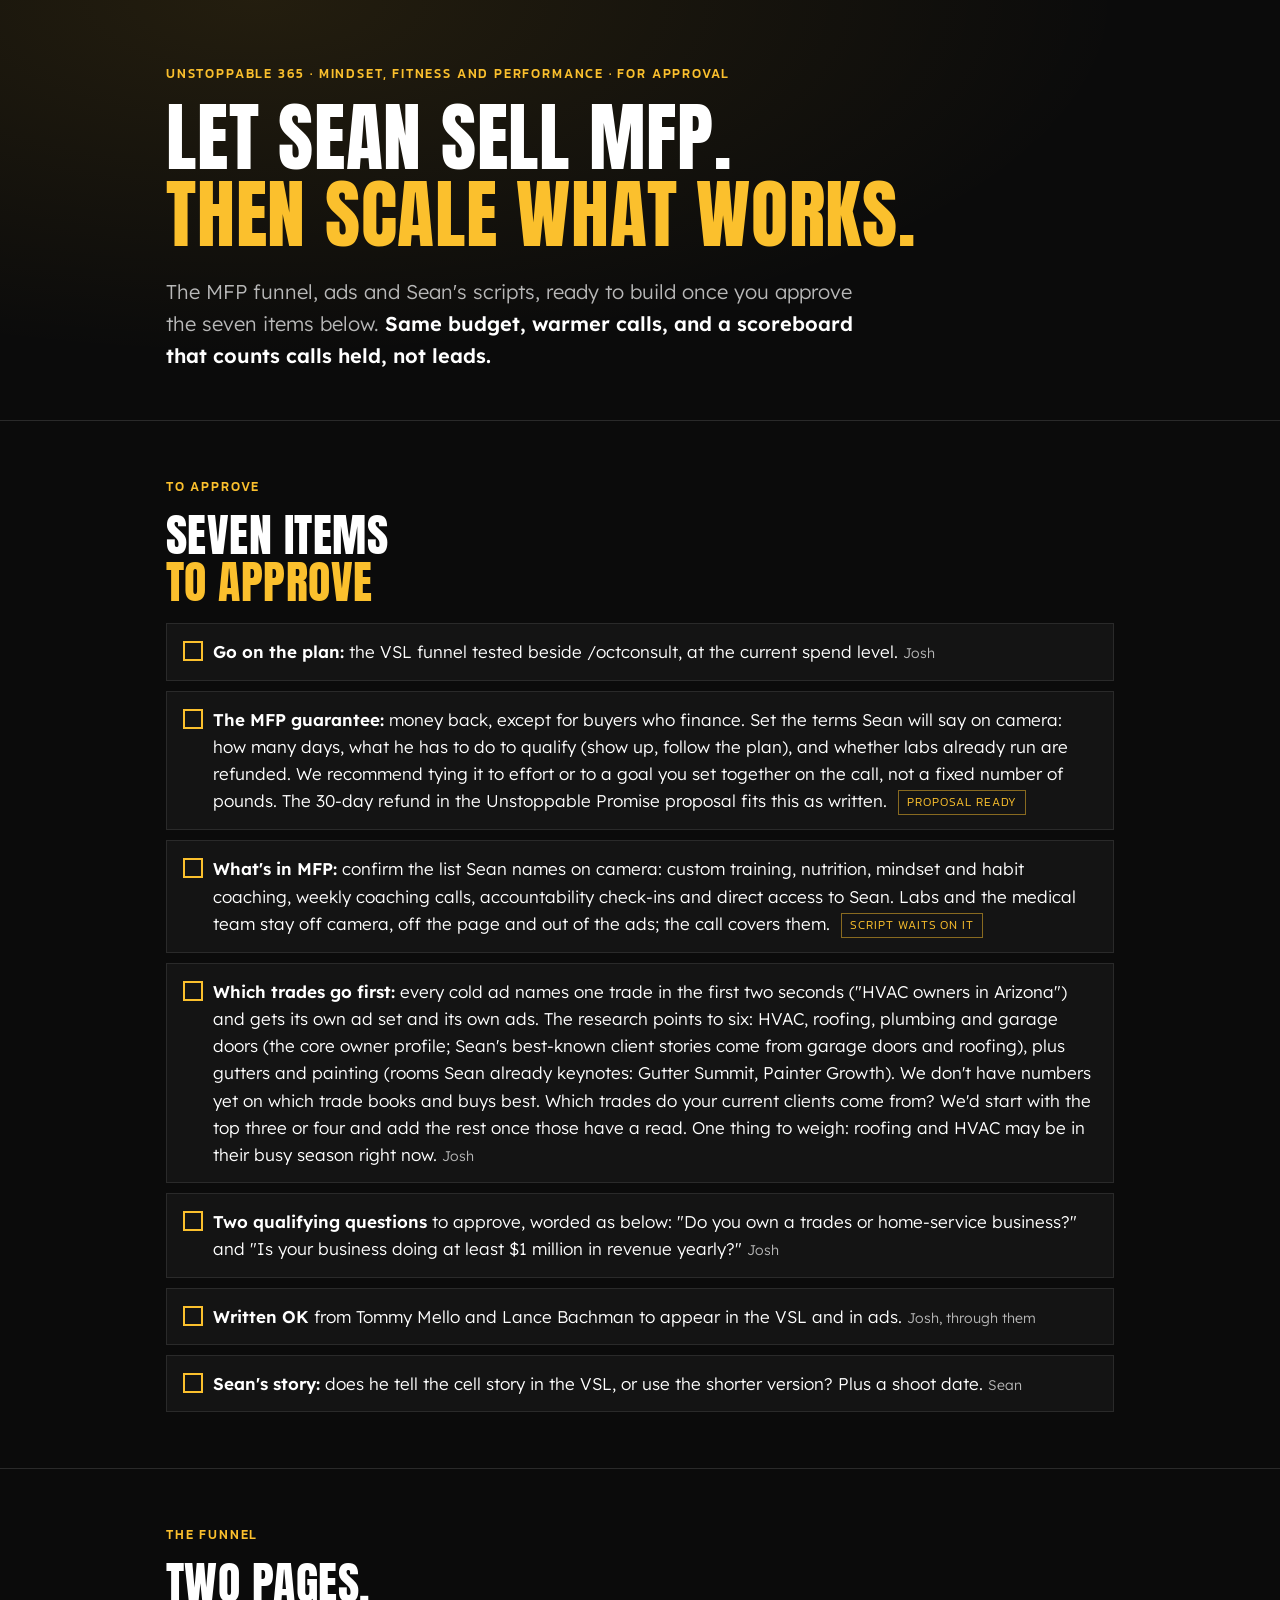
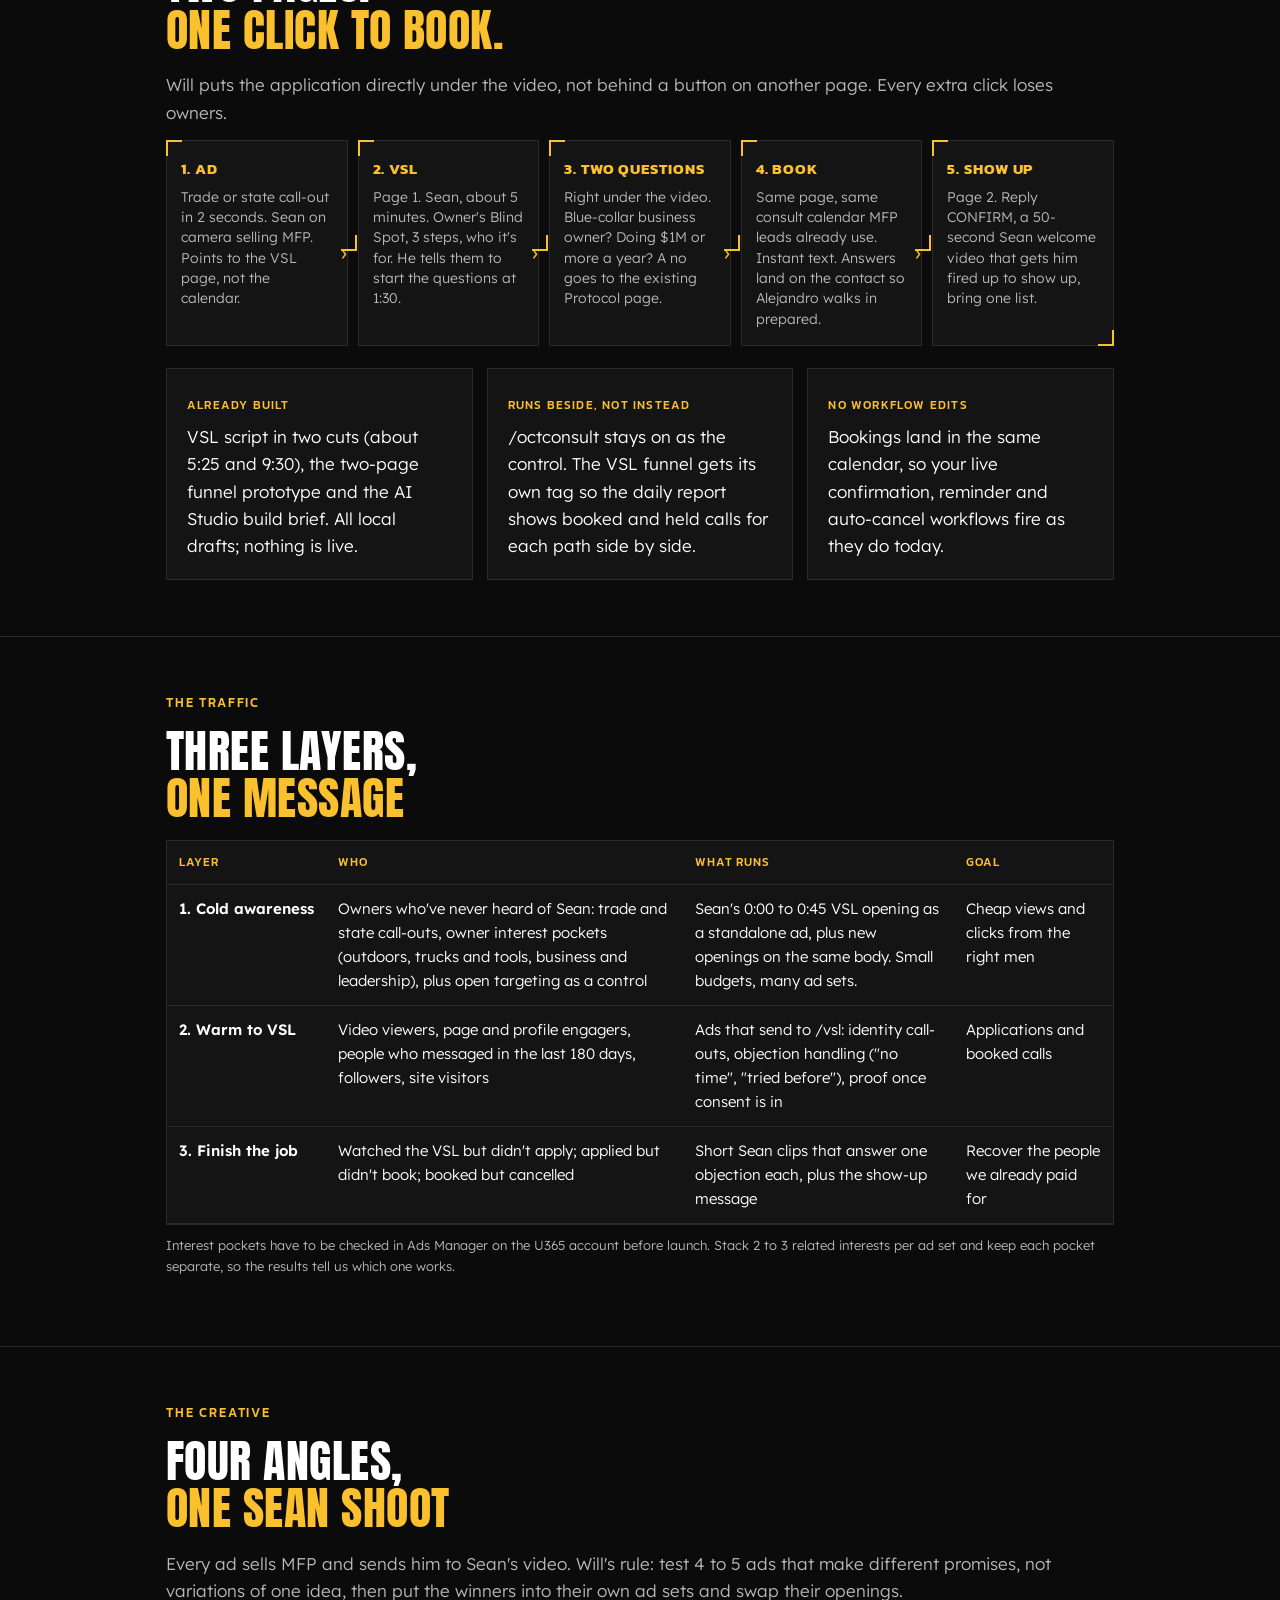
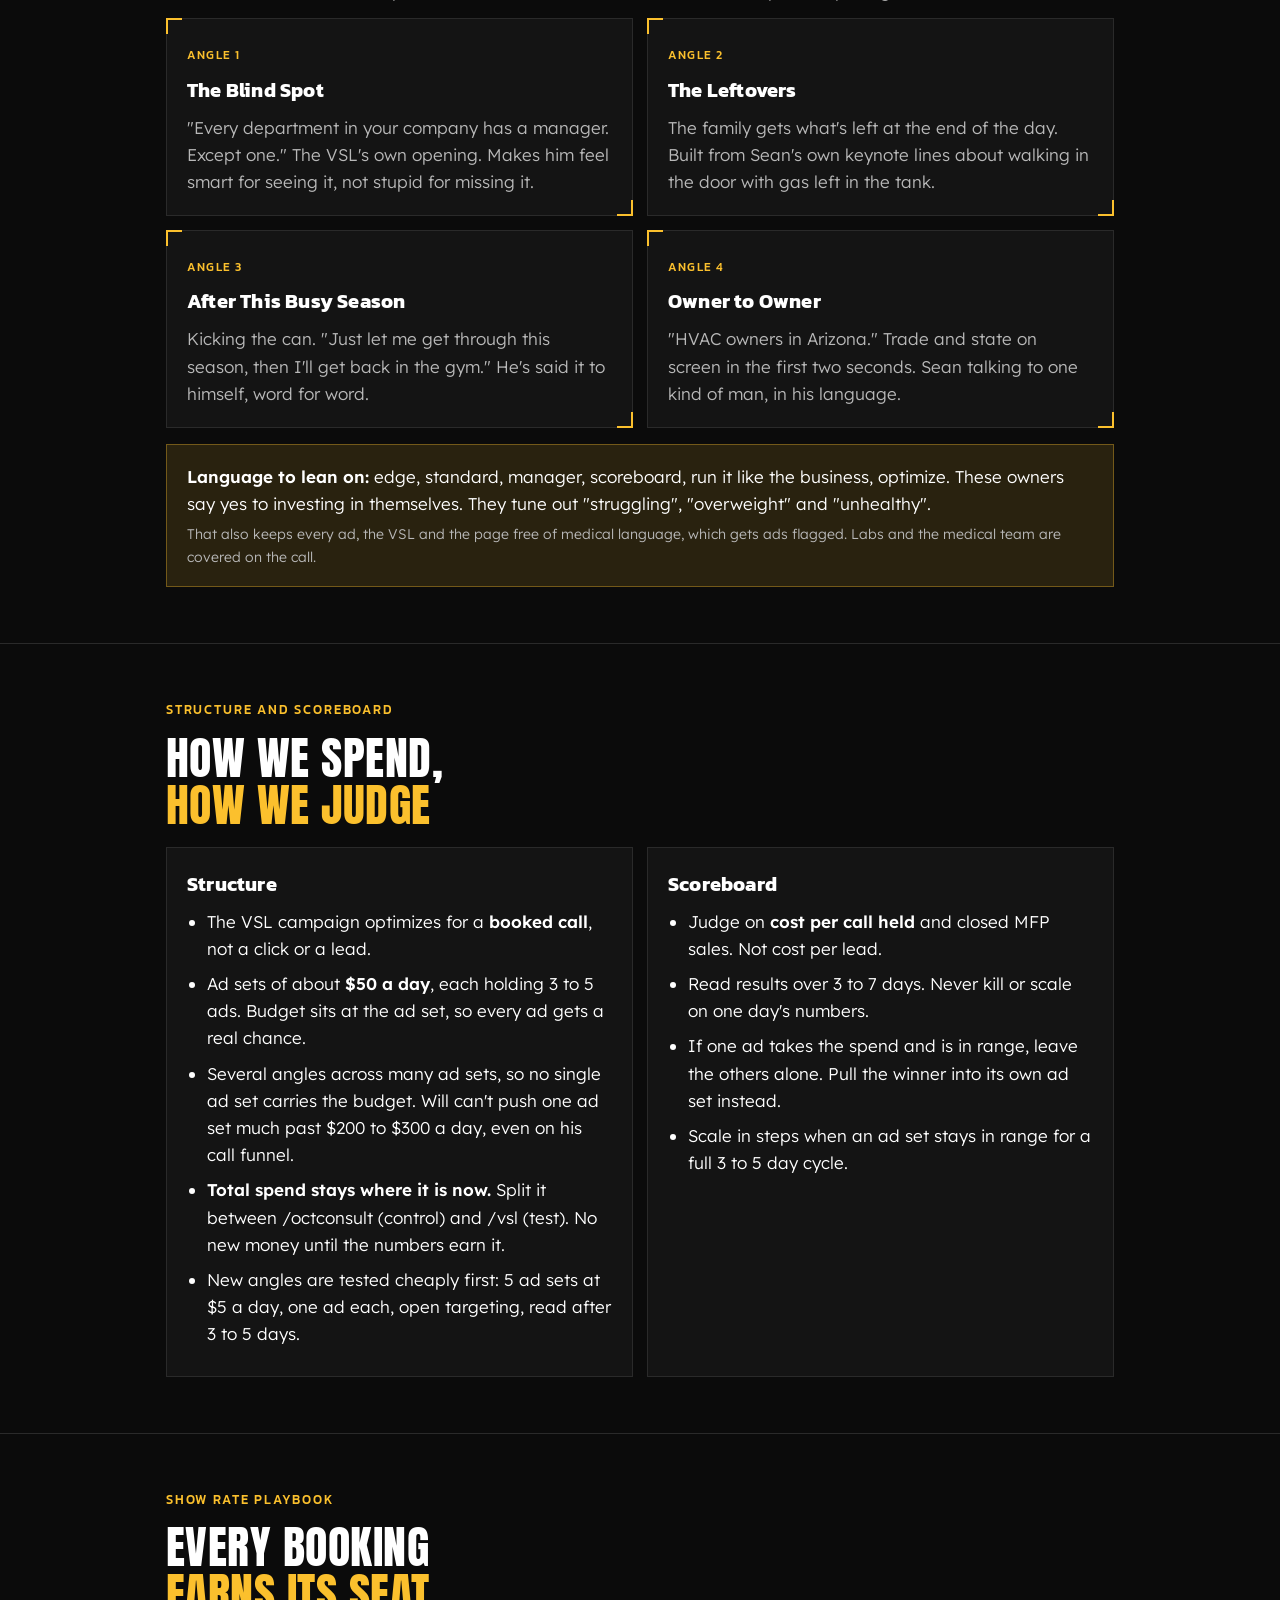
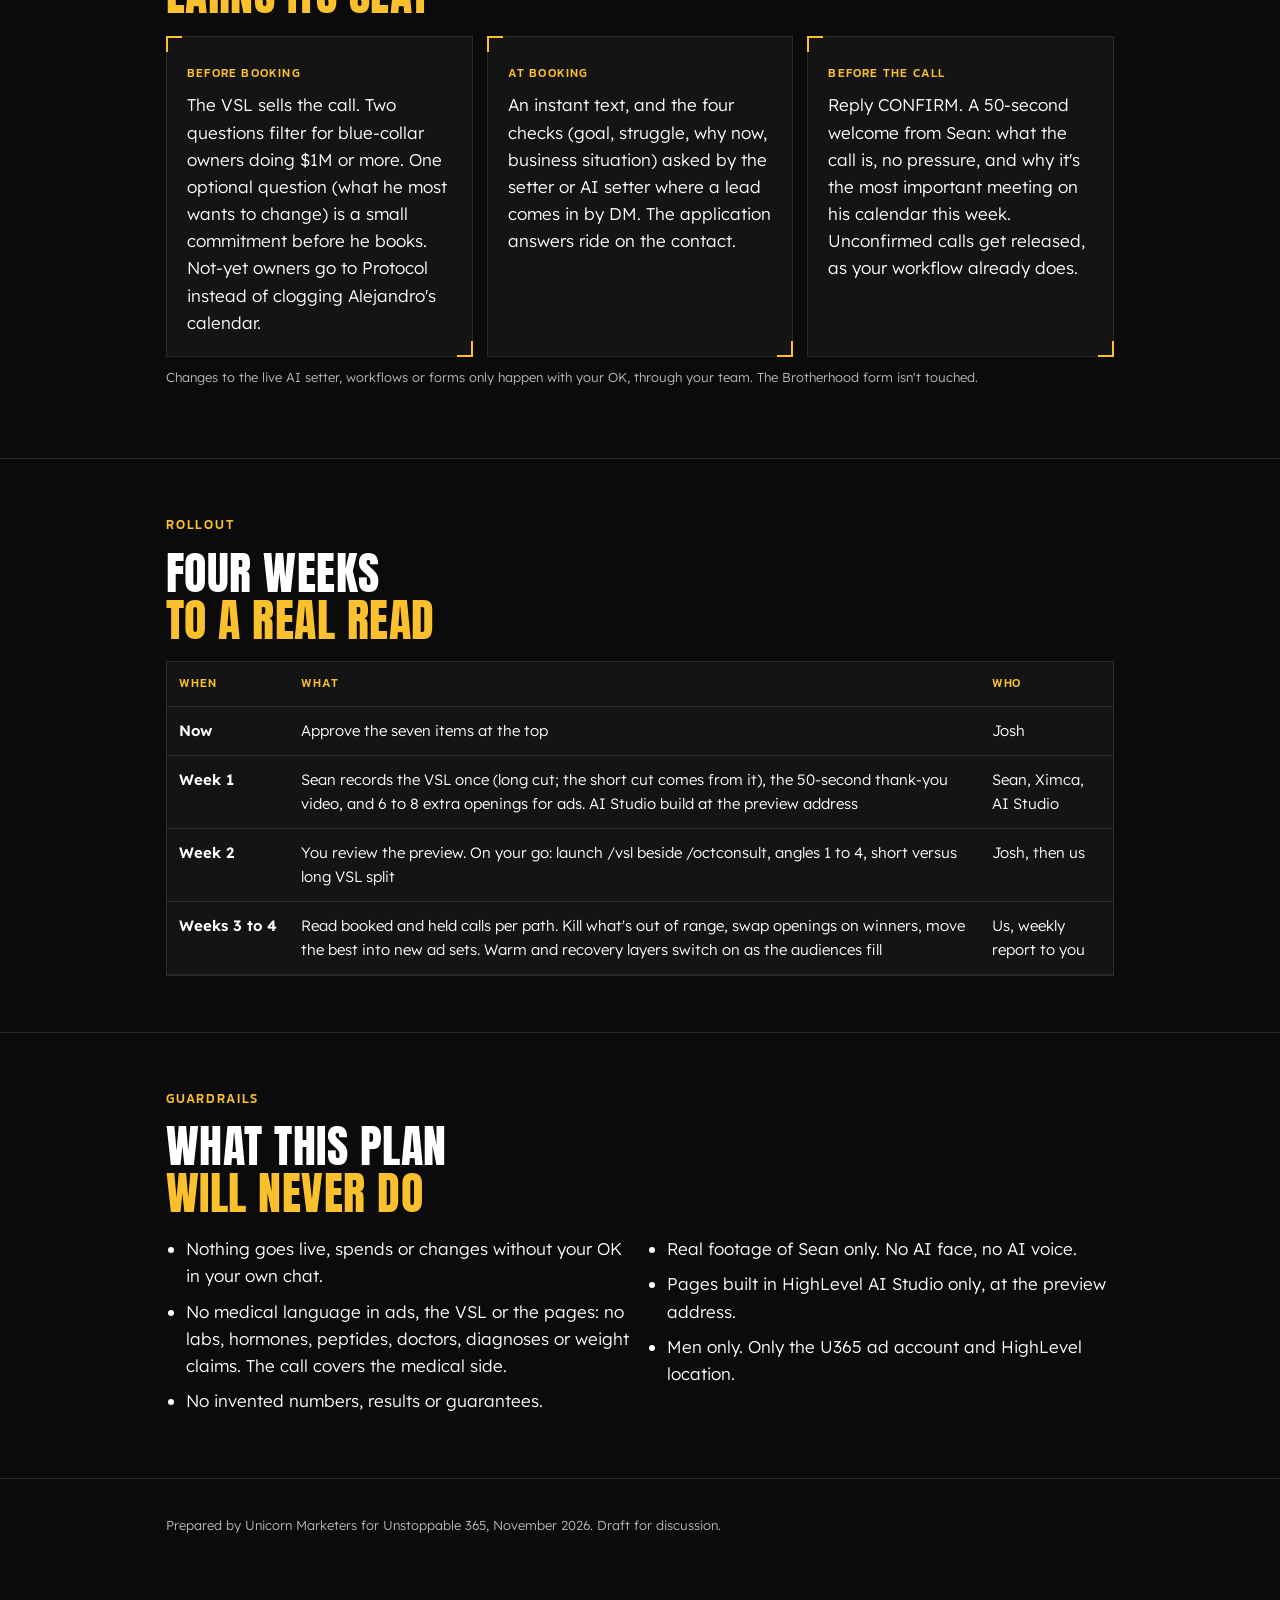
==== pitch/index.html @ a0acc4e4 "U365 MFP plan, scripts and page prototypes for approval" ====
<!doctype html>
<html lang="en">
<head>
<meta name="robots" content="noindex, nofollow">
<meta charset="utf-8">
<meta name="viewport" content="width=device-width, initial-scale=1">
<title>U365 MFP Plan</title>
<link rel="preconnect" href="https://fonts.googleapis.com">
<link rel="preconnect" href="https://fonts.gstatic.com" crossorigin>
<link href="https://fonts.googleapis.com/css2?family=Anton&family=Kanit:wght@500;700&family=Lexend+Deca:wght@300;400;600&display=swap" rel="stylesheet">
<style>
  :root {
    --bg: #0B0B0B;
    --bg-2: #141414;
    --bg-3: #1C1C1C;
    --line: #2A2A2A;
    --text: #FFFFFF;
    --muted: #B8B8B8;
    --gold: #FBC02D;
    --gold-dim: rgba(251, 192, 45, 0.12);
    --red: #E5484D;
    --green: #3DD68C;
  }
  * { box-sizing: border-box; }
  html { -webkit-text-size-adjust: 100%; }
  body {
    margin: 0;
    background: var(--bg);
    color: var(--text);
    font-family: "Lexend Deca", system-ui, sans-serif;
    font-weight: 300;
    line-height: 1.6;
    font-size: 17px;
  }
  .wrap { max-width: 980px; margin: 0 auto; padding: 0 16px; }
  header.hero {
    border-bottom: 1px solid var(--line);
    padding: 64px 0 48px;
    background: radial-gradient(ellipse at 20% 0%, rgba(251,192,45,0.10), transparent 60%), var(--bg);
  }
  .eyebrow {
    font-family: "Kanit", sans-serif; font-weight: 500; letter-spacing: 0.14em;
    text-transform: uppercase; color: var(--gold); font-size: 13px; margin: 0 0 14px;
  }
  h1, h2 {
    font-family: "Anton", Impact, sans-serif; font-weight: 400; text-transform: uppercase;
    line-height: 1.02; margin: 0; letter-spacing: 0.01em;
  }
  h1 { font-size: clamp(40px, 8vw, 76px); }
  h1 .gold, h2 .gold { color: var(--gold); }
  h2 { font-size: clamp(30px, 5vw, 46px); margin-bottom: 18px; }
  h3 {
    font-family: "Kanit", sans-serif; font-weight: 700; font-size: 20px; margin: 0 0 8px;
    letter-spacing: 0.01em;
  }
  .lede { font-size: 20px; color: var(--muted); max-width: 720px; margin: 22px 0 0; }
  .lede strong { color: var(--text); font-weight: 600; }
  section { padding: 56px 0; border-bottom: 1px solid var(--line); }
  p { margin: 0 0 14px; }
  strong { font-weight: 600; }
  .muted { color: var(--muted); }
  .small { font-size: 14px; }
  .gold { color: var(--gold); }

  /* numbers strip */
  .stats { display: grid; grid-template-columns: repeat(4, 1fr); gap: 12px; margin-top: 28px; }
  .stat { background: var(--bg-2); border: 1px solid var(--line); padding: 18px 16px; position: relative; }
  .stat .n { font-family: "Anton", sans-serif; font-size: 40px; line-height: 1; }
  .stat .l { color: var(--muted); font-size: 14px; margin-top: 6px; }
  .stat.alert .n { color: var(--red); }
  .note { font-size: 13px; color: var(--muted); margin-top: 10px; }

  /* cards */
  .grid-2 { display: grid; grid-template-columns: 1fr 1fr; gap: 14px; }
  .grid-3 { display: grid; grid-template-columns: repeat(3, 1fr); gap: 14px; }
  .card { background: var(--bg-2); border: 1px solid var(--line); padding: 20px; position: relative; }
  .card p:last-child { margin-bottom: 0; }
  .card .tag {
    display: inline-block; font-family: "Kanit", sans-serif; font-weight: 500; font-size: 12px;
    letter-spacing: 0.1em; text-transform: uppercase; color: var(--gold); margin-bottom: 8px;
  }
  .notch::before, .notch::after {
    content: ""; position: absolute; width: 14px; height: 14px; border-color: var(--gold); border-style: solid;
  }
  .notch::before { top: -1px; left: -1px; border-width: 2px 0 0 2px; }
  .notch::after { bottom: -1px; right: -1px; border-width: 0 2px 2px 0; }

  /* lessons list */
  ol.lessons { list-style: none; padding: 0; margin: 0; counter-reset: l; display: grid; gap: 12px; }
  ol.lessons li {
    counter-increment: l; background: var(--bg-2); border: 1px solid var(--line);
    padding: 18px 18px 18px 64px; position: relative;
  }
  ol.lessons li::before {
    content: counter(l, decimal-leading-zero); position: absolute; left: 18px; top: 16px;
    font-family: "Anton", sans-serif; font-size: 26px; color: var(--gold);
  }
  ol.lessons .so { display: block; margin-top: 8px; color: var(--muted); font-size: 15px; }
  ol.lessons .so b { color: var(--gold); font-weight: 600; }

  /* funnel flow */
  .flow { display: grid; grid-template-columns: repeat(5, 1fr); gap: 10px; margin: 8px 0 22px; }
  .step { background: var(--bg-2); border: 1px solid var(--line); padding: 16px 14px; position: relative; }
  .step .k { font-family: "Kanit", sans-serif; font-weight: 700; font-size: 15px; text-transform: uppercase; color: var(--gold); letter-spacing: 0.06em; }
  .step .t { font-size: 14px; color: var(--muted); margin-top: 6px; line-height: 1.45; }
  .step:not(:last-child)::after {
    content: "\203A"; position: absolute; right: -10px; top: 50%; transform: translateY(-50%);
    color: var(--gold); font-size: 22px; z-index: 1;
  }

  /* table */
  .tbl { width: 100%; border-collapse: collapse; font-size: 15px; }
  .tbl th, .tbl td { text-align: left; padding: 12px 12px; border-bottom: 1px solid var(--line); vertical-align: top; }
  .tbl th { font-family: "Kanit", sans-serif; font-weight: 500; text-transform: uppercase; letter-spacing: 0.08em; font-size: 12px; color: var(--gold); }
  .tbl td:first-child { font-weight: 600; white-space: nowrap; }
  .tbl-wrap { overflow-x: auto; border: 1px solid var(--line); background: var(--bg-2); }

  /* checklist */
  ul.check { list-style: none; padding: 0; margin: 0; display: grid; gap: 10px; }
  ul.check li { padding: 14px 16px 14px 46px; background: var(--bg-2); border: 1px solid var(--line); position: relative; }
  ul.check li::before {
    content: ""; position: absolute; left: 16px; top: 17px; width: 16px; height: 16px;
    border: 2px solid var(--gold);
  }
  ul.check li .who { color: var(--muted); font-size: 14px; }

  ul.plain { margin: 0; padding-left: 20px; }
  ul.plain li { margin-bottom: 8px; }

  .quote {
    border-left: 3px solid var(--gold); padding: 6px 0 6px 18px; margin: 18px 0;
    font-family: "Kanit", sans-serif; font-weight: 500; font-size: 22px; line-height: 1.3;
  }
  .warn { background: rgba(229,72,77,0.08); border: 1px solid rgba(229,72,77,0.35); padding: 18px 20px; }
  .warn h3 { color: #FF8A8E; }
  .callout { background: var(--gold-dim); border: 1px solid rgba(251,192,45,0.35); padding: 18px 20px; }
  .pill { display: inline-block; font-size: 12px; font-family: "Kanit", sans-serif; letter-spacing: 0.08em; text-transform: uppercase; padding: 2px 8px; border: 1px solid var(--line); color: var(--muted); margin-left: 6px; vertical-align: middle; }
  .pill.pending { border-color: rgba(251,192,45,0.5); color: var(--gold); }

  footer { padding: 36px 0 60px; color: var(--muted); font-size: 13px; }
  footer p { margin-bottom: 8px; }

  @media (max-width: 860px) {
    .flow { grid-template-columns: 1fr; }
    .step:not(:last-child)::after { content: "\2304"; right: auto; left: 50%; top: auto; bottom: -16px; transform: translateX(-50%); }
    .grid-3 { grid-template-columns: 1fr; }
  }
  @media (max-width: 680px) {
    body { font-size: 16px; }
    .stats { grid-template-columns: 1fr 1fr; }
    .grid-2 { grid-template-columns: 1fr; }
    header.hero { padding: 44px 0 36px; }
    section { padding: 44px 0; }
    .tbl td:first-child { white-space: normal; }
  }
</style>
</head>
<body>

<header class="hero">
  <div class="wrap">
    <p class="eyebrow">Unstoppable 365 &middot; Mindset, Fitness and Performance &middot; For approval</p>
    <h1>Let Sean sell MFP.<br><span class="gold">Then scale what works.</span></h1>
    <p class="lede">The MFP funnel, ads and Sean's scripts, ready to build once you approve the seven items below. <strong>Same budget, warmer calls, and a scoreboard that counts calls held, not leads.</strong></p>
  </div>
</header>

<section>
  <div class="wrap">
    <p class="eyebrow">To approve</p>
    <h2>Seven items<br><span class="gold">to approve</span></h2>
    <ul class="check">
      <li><strong>Go on the plan:</strong> the VSL funnel tested beside /octconsult, at the current spend level. <span class="who">Josh</span></li>
      <li><strong>The MFP guarantee:</strong> money back, except for buyers who finance. Set the terms Sean will say on camera: how many days, what he has to do to qualify (show up, follow the plan), and whether labs already run are refunded. We recommend tying it to effort or to a goal you set together on the call, not a fixed number of pounds. The 30-day refund in the Unstoppable Promise proposal fits this as written. <span class="pill pending">Proposal ready</span></li>
      <li><strong>What's in MFP:</strong> confirm the list Sean names on camera: custom training, nutrition, mindset and habit coaching, weekly coaching calls, accountability check-ins and direct access to Sean. Labs and the medical team stay off camera, off the page and out of the ads; the call covers them. <span class="pill pending">Script waits on it</span></li>
      <li><strong>Which trades go first:</strong> every cold ad names one trade in the first two seconds ("HVAC owners in Arizona") and gets its own ad set and its own ads. The research points to six: HVAC, roofing, plumbing and garage doors (the core owner profile; Sean's best-known client stories come from garage doors and roofing), plus gutters and painting (rooms Sean already keynotes: Gutter Summit, Painter Growth). We don't have numbers yet on which trade books and buys best. Which trades do your current clients come from? We'd start with the top three or four and add the rest once those have a read. One thing to weigh: roofing and HVAC may be in their busy season right now. <span class="who">Josh</span></li>
      <li><strong>Two qualifying questions</strong> to approve, worded as below: "Do you own a trades or home-service business?" and "Is your business doing at least $1 million in revenue yearly?" <span class="who">Josh</span></li>
      <li><strong>Written OK</strong> from Tommy Mello and Lance Bachman to appear in the VSL and in ads. <span class="who">Josh, through them</span></li>
      <li><strong>Sean's story:</strong> does he tell the cell story in the VSL, or use the shorter version? Plus a shoot date. <span class="who">Sean</span></li>
    </ul>
  </div>
</section>


<section>
  <div class="wrap">
    <p class="eyebrow">The funnel</p>
    <h2>Two pages.<br><span class="gold">One click to book.</span></h2>
    <p class="muted">Will puts the application directly under the video, not behind a button on another page. Every extra click loses owners.</p>
    <div class="flow">
      <div class="step notch"><div class="k">1. Ad</div><div class="t">Trade or state call-out in 2 seconds. Sean on camera selling MFP. Points to the VSL page, not the calendar.</div></div>
      <div class="step notch"><div class="k">2. VSL</div><div class="t">Page 1. Sean, about 5 minutes. Owner's Blind Spot, 3 steps, who it's for. He tells them to start the questions at 1:30.</div></div>
      <div class="step notch"><div class="k">3. Two questions</div><div class="t">Right under the video. Blue-collar business owner? Doing $1M or more a year? A no goes to the existing Protocol page.</div></div>
      <div class="step notch"><div class="k">4. Book</div><div class="t">Same page, same consult calendar MFP leads already use. Instant text. Answers land on the contact so Alejandro walks in prepared.</div></div>
      <div class="step notch"><div class="k">5. Show up</div><div class="t">Page 2. Reply CONFIRM, a 50-second Sean welcome video that gets him fired up to show up, bring one list.</div></div>
    </div>
    <div class="grid-3">
      <div class="card">
        <span class="tag">Already built</span>
        <p>VSL script in two cuts (about 5:25 and 9:30), the two-page funnel prototype and the AI Studio build brief. All local drafts; nothing is live.</p>
      </div>
      <div class="card">
        <span class="tag">Runs beside, not instead</span>
        <p>/octconsult stays on as the control. The VSL funnel gets its own tag so the daily report shows booked and held calls for each path side by side.</p>
      </div>
      <div class="card">
        <span class="tag">No workflow edits</span>
        <p>Bookings land in the same calendar, so your live confirmation, reminder and auto-cancel workflows fire as they do today.</p>
      </div>
    </div>
  </div>
</section>

<section>
  <div class="wrap">
    <p class="eyebrow">The traffic</p>
    <h2>Three layers,<br><span class="gold">one message</span></h2>
    <div class="tbl-wrap">
      <table class="tbl">
        <thead><tr><th>Layer</th><th>Who</th><th>What runs</th><th>Goal</th></tr></thead>
        <tbody>
          <tr><td>1. Cold awareness</td><td>Owners who've never heard of Sean: trade and state call-outs, owner interest pockets (outdoors, trucks and tools, business and leadership), plus open targeting as a control</td><td>Sean's 0:00 to 0:45 VSL opening as a standalone ad, plus new openings on the same body. Small budgets, many ad sets.</td><td>Cheap views and clicks from the right men</td></tr>
          <tr><td>2. Warm to VSL</td><td>Video viewers, page and profile engagers, people who messaged in the last 180 days, followers, site visitors</td><td>Ads that send to /vsl: identity call-outs, objection handling ("no time", "tried before"), proof once consent is in</td><td>Applications and booked calls</td></tr>
          <tr><td>3. Finish the job</td><td>Watched the VSL but didn't apply; applied but didn't book; booked but cancelled</td><td>Short Sean clips that answer one objection each, plus the show-up message</td><td>Recover the people we already paid for</td></tr>
        </tbody>
      </table>
    </div>
    <p class="note">Interest pockets have to be checked in Ads Manager on the U365 account before launch. Stack 2 to 3 related interests per ad set and keep each pocket separate, so the results tell us which one works.</p>
  </div>
</section>

<section>
  <div class="wrap">
    <p class="eyebrow">The creative</p>
    <h2>Four angles,<br><span class="gold">one Sean shoot</span></h2>
    <p class="muted">Every ad sells MFP and sends him to Sean's video. Will's rule: test 4 to 5 ads that make different promises, not variations of one idea, then put the winners into their own ad sets and swap their openings.</p>
    <div class="grid-2">
      <div class="card notch">
        <span class="tag">Angle 1</span>
        <h3>The Blind Spot</h3>
        <p class="muted">"Every department in your company has a manager. Except one." The VSL's own opening. Makes him feel smart for seeing it, not stupid for missing it.</p>
      </div>
      <div class="card notch">
        <span class="tag">Angle 2</span>
        <h3>The Leftovers</h3>
        <p class="muted">The family gets what's left at the end of the day. Built from Sean's own keynote lines about walking in the door with gas left in the tank.</p>
      </div>
      <div class="card notch">
        <span class="tag">Angle 3</span>
        <h3>After This Busy Season</h3>
        <p class="muted">Kicking the can. "Just let me get through this season, then I'll get back in the gym." He's said it to himself, word for word.</p>
      </div>
      <div class="card notch">
        <span class="tag">Angle 4</span>
        <h3>Owner to Owner</h3>
        <p class="muted">"HVAC owners in Arizona." Trade and state on screen in the first two seconds. Sean talking to one kind of man, in his language.</p>
      </div>
    </div>
    <div class="callout" style="margin-top:16px">
      <p style="margin-bottom:6px"><strong>Language to lean on:</strong> edge, standard, manager, scoreboard, run it like the business, optimize. These owners say yes to investing in themselves. They tune out "struggling", "overweight" and "unhealthy".</p>
      <p class="small muted" style="margin:0">That also keeps every ad, the VSL and the page free of medical language, which gets ads flagged. Labs and the medical team are covered on the call.</p>
    </div>
  </div>
</section>

<section>
  <div class="wrap">
    <p class="eyebrow">Structure and scoreboard</p>
    <h2>How we spend,<br><span class="gold">how we judge</span></h2>
    <div class="grid-2">
      <div class="card">
        <h3>Structure</h3>
        <ul class="plain">
          <li>The VSL campaign optimizes for a <strong>booked call</strong>, not a click or a lead.</li>
          <li>Ad sets of about <strong>$50 a day</strong>, each holding 3 to 5 ads. Budget sits at the ad set, so every ad gets a real chance.</li>
          <li>Several angles across many ad sets, so no single ad set carries the budget. Will can't push one ad set much past $200 to $300 a day, even on his call funnel.</li>
          <li><strong>Total spend stays where it is now.</strong> Split it between /octconsult (control) and /vsl (test). No new money until the numbers earn it.</li>
          <li>New angles are tested cheaply first: 5 ad sets at $5 a day, one ad each, open targeting, read after 3 to 5 days.</li>
        </ul>
      </div>
      <div class="card">
        <h3>Scoreboard</h3>
        <ul class="plain">
          <li>Judge on <strong>cost per call held</strong> and closed MFP sales. Not cost per lead.</li>
          <li>Read results over 3 to 7 days. Never kill or scale on one day's numbers.</li>
          <li>If one ad takes the spend and is in range, leave the others alone. Pull the winner into its own ad set instead.</li>
          <li>Scale in steps when an ad set stays in range for a full 3 to 5 day cycle.</li>
        </ul>
      </div>
    </div>
  </div>
</section>

<section>
  <div class="wrap">
    <p class="eyebrow">Show rate playbook</p>
    <h2>Every booking<br><span class="gold">earns its seat</span></h2>
    <div class="grid-3">
      <div class="card notch">
        <span class="tag">Before booking</span>
        <p>The VSL sells the call. Two questions filter for blue-collar owners doing $1M or more. One optional question (what he most wants to change) is a small commitment before he books. Not-yet owners go to Protocol instead of clogging Alejandro's calendar.</p>
      </div>
      <div class="card notch">
        <span class="tag">At booking</span>
        <p>An instant text, and the four checks (goal, struggle, why now, business situation) asked by the setter or AI setter where a lead comes in by DM. The application answers ride on the contact.</p>
      </div>
      <div class="card notch">
        <span class="tag">Before the call</span>
        <p>Reply CONFIRM. A 50-second welcome from Sean: what the call is, no pressure, and why it's the most important meeting on his calendar this week. Unconfirmed calls get released, as your workflow already does.</p>
      </div>
    </div>
    <p class="note">Changes to the live AI setter, workflows or forms only happen with your OK, through your team. The Brotherhood form isn't touched.</p>
  </div>
</section>

<section>
  <div class="wrap">
    <p class="eyebrow">Rollout</p>
    <h2>Four weeks<br><span class="gold">to a real read</span></h2>
    <div class="tbl-wrap">
      <table class="tbl">
        <thead><tr><th>When</th><th>What</th><th>Who</th></tr></thead>
        <tbody>
          <tr><td>Now</td><td>Approve the seven items at the top</td><td>Josh</td></tr>
          <tr><td>Week 1</td><td>Sean records the VSL once (long cut; the short cut comes from it), the 50-second thank-you video, and 6 to 8 extra openings for ads. AI Studio build at the preview address</td><td>Sean, Ximca, AI Studio</td></tr>
          <tr><td>Week 2</td><td>You review the preview. On your go: launch /vsl beside /octconsult, angles 1 to 4, short versus long VSL split</td><td>Josh, then us</td></tr>
          <tr><td>Weeks 3 to 4</td><td>Read booked and held calls per path. Kill what's out of range, swap openings on winners, move the best into new ad sets. Warm and recovery layers switch on as the audiences fill</td><td>Us, weekly report to you</td></tr>
        </tbody>
      </table>
    </div>
  </div>
</section>

<section>
  <div class="wrap">
    <p class="eyebrow">Guardrails</p>
    <h2>What this plan<br><span class="gold">will never do</span></h2>
    <div class="grid-2">
      <ul class="plain">
        <li>Nothing goes live, spends or changes without your OK in your own chat.</li>
        <li>No medical language in ads, the VSL or the pages: no labs, hormones, peptides, doctors, diagnoses or weight claims. The call covers the medical side.</li>
        <li>No invented numbers, results or guarantees.</li>
      </ul>
      <ul class="plain">
        <li>Real footage of Sean only. No AI face, no AI voice.</li>
        <li>Pages built in HighLevel AI Studio only, at the preview address.</li>
        <li>Men only. Only the U365 ad account and HighLevel location.</li>
      </ul>
    </div>
  </div>
</section>

<footer>
  <div class="wrap">
    <p>Prepared by Unicorn Marketers for Unstoppable 365, November 2026. Draft for discussion.</p>
  </div>
</footer>

</body>
</html>
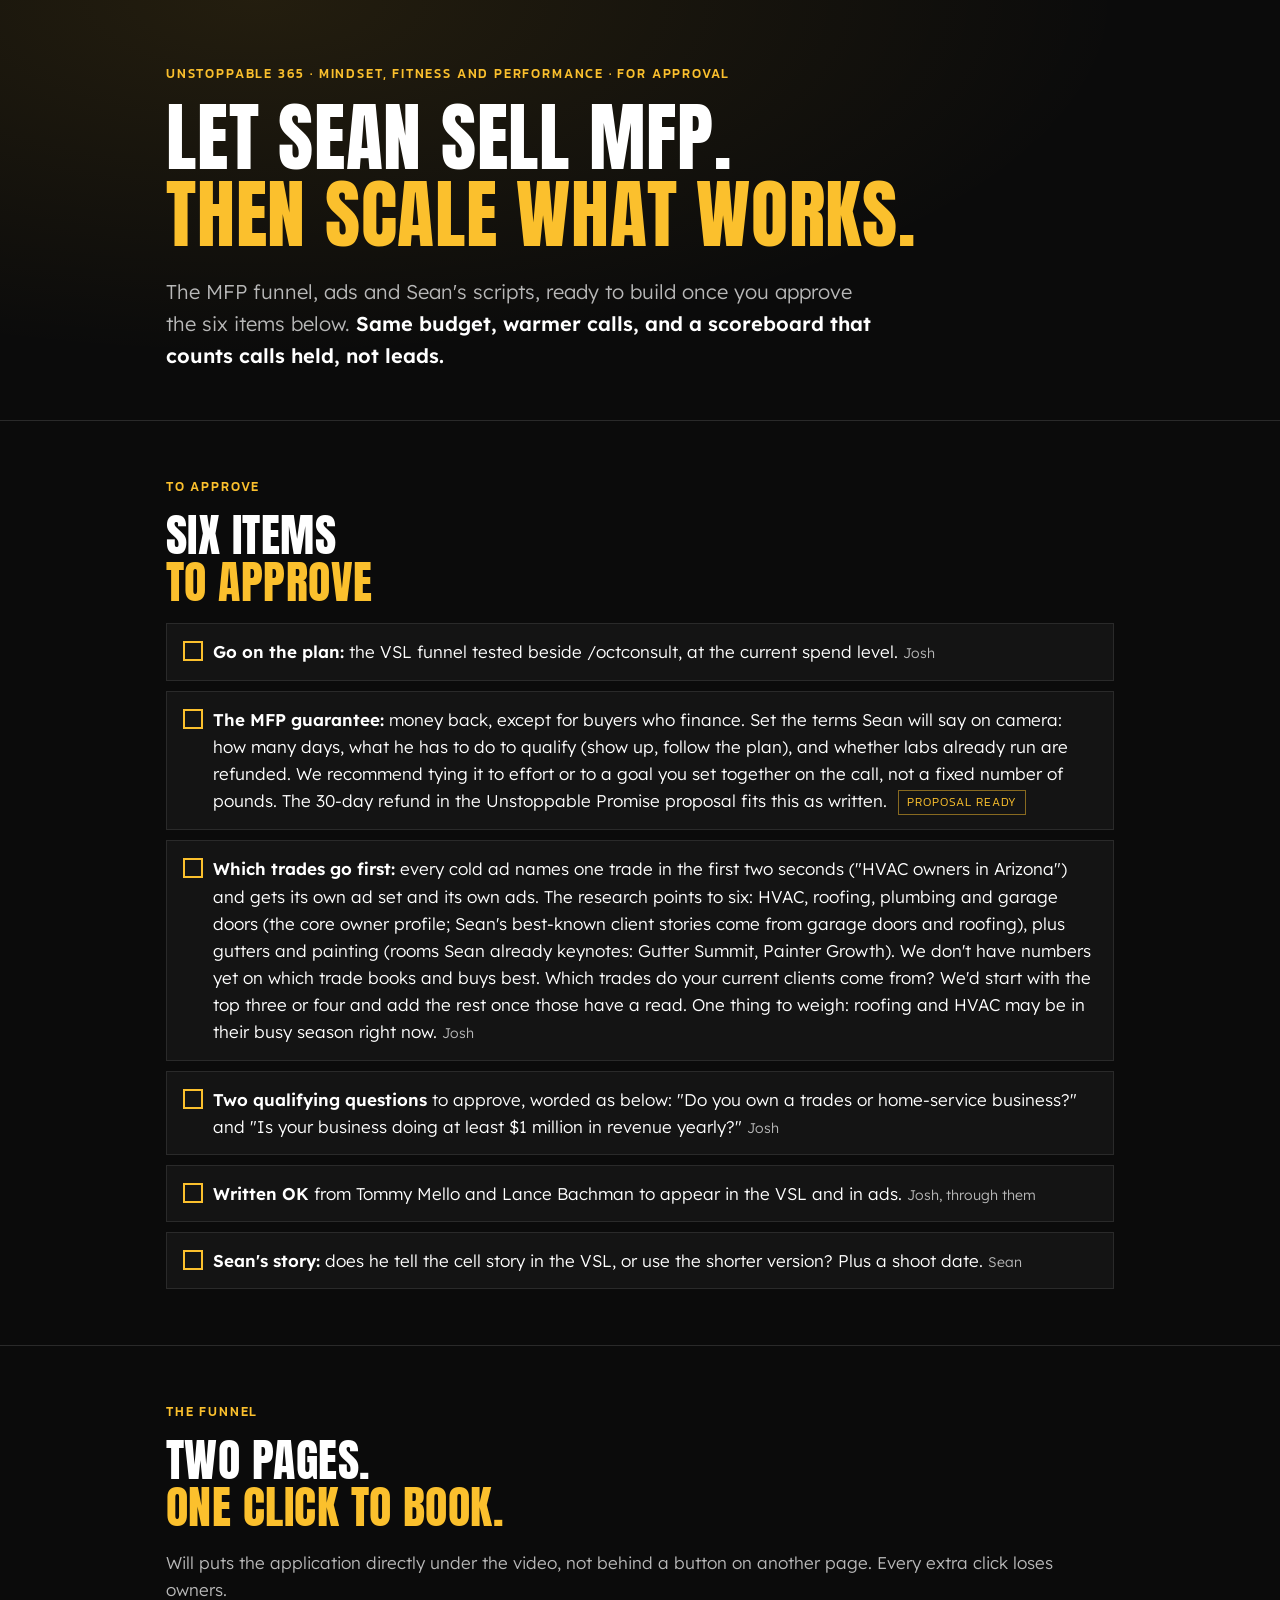
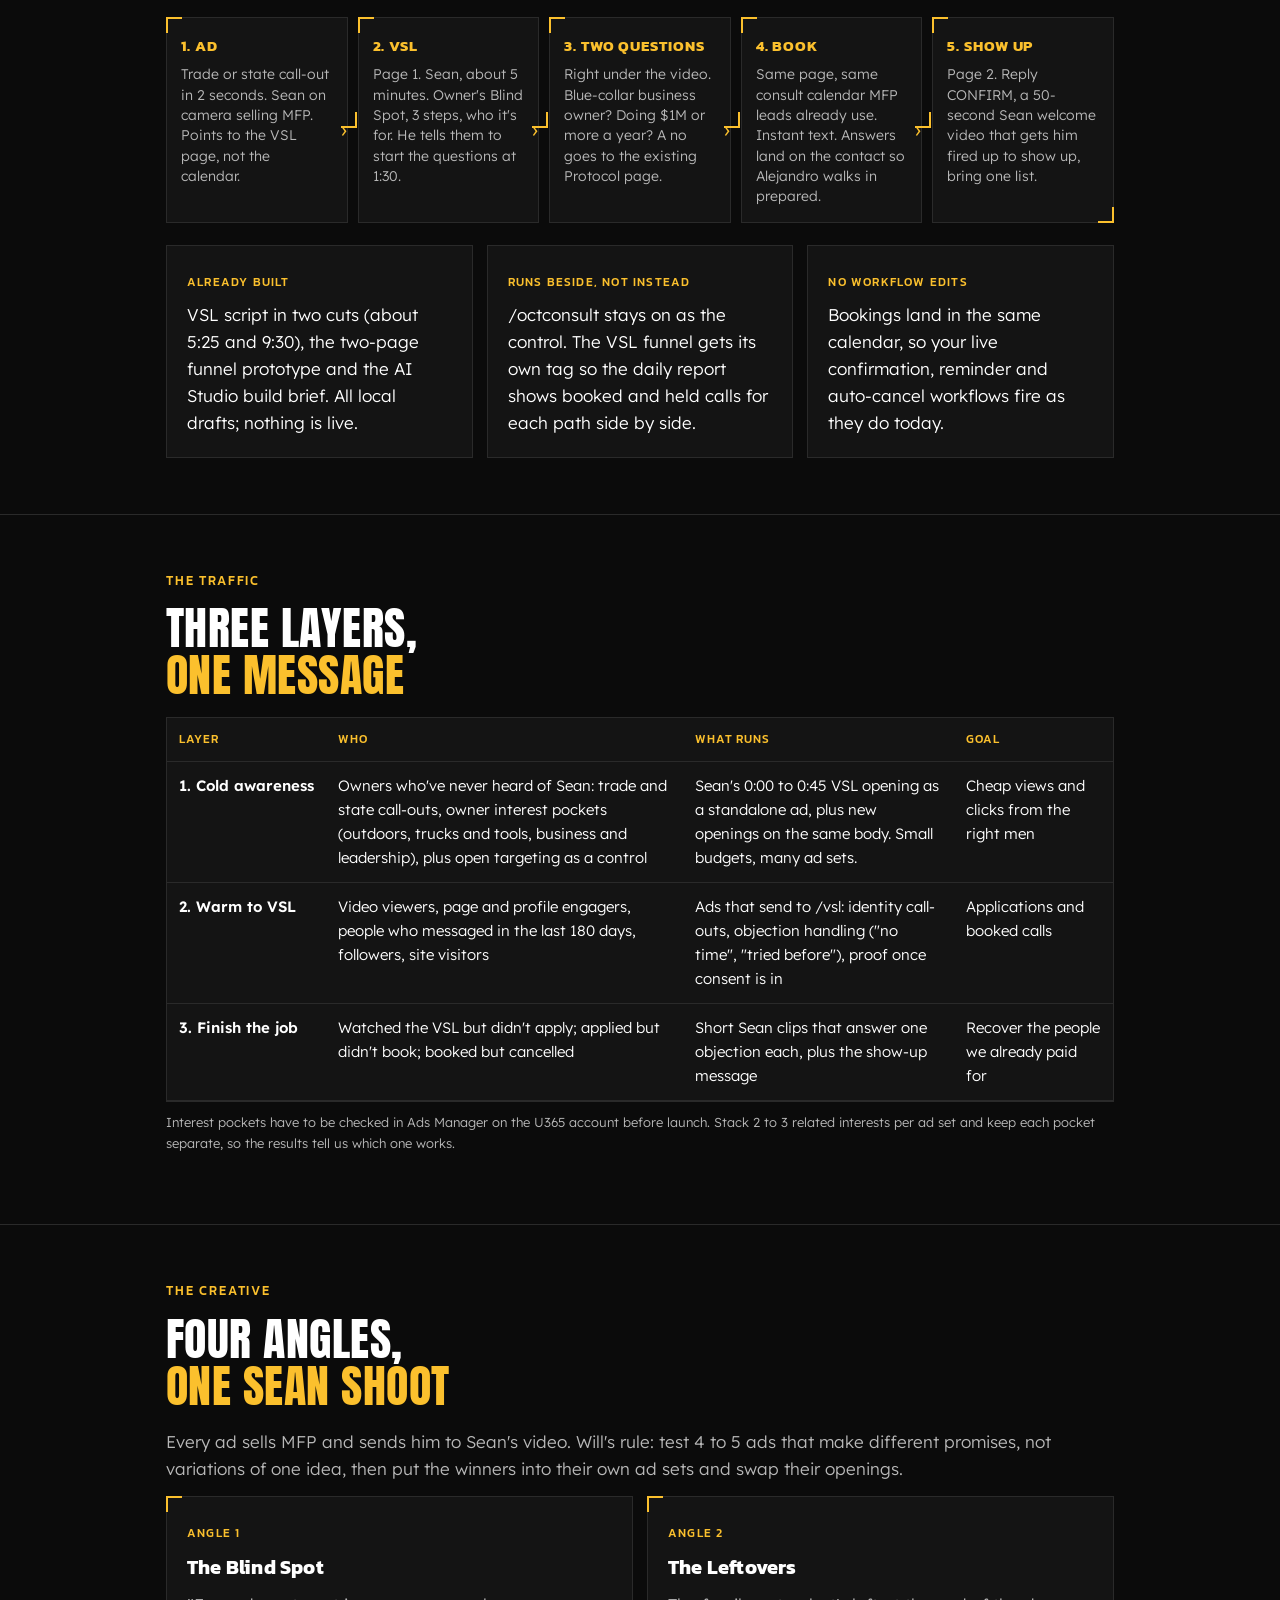
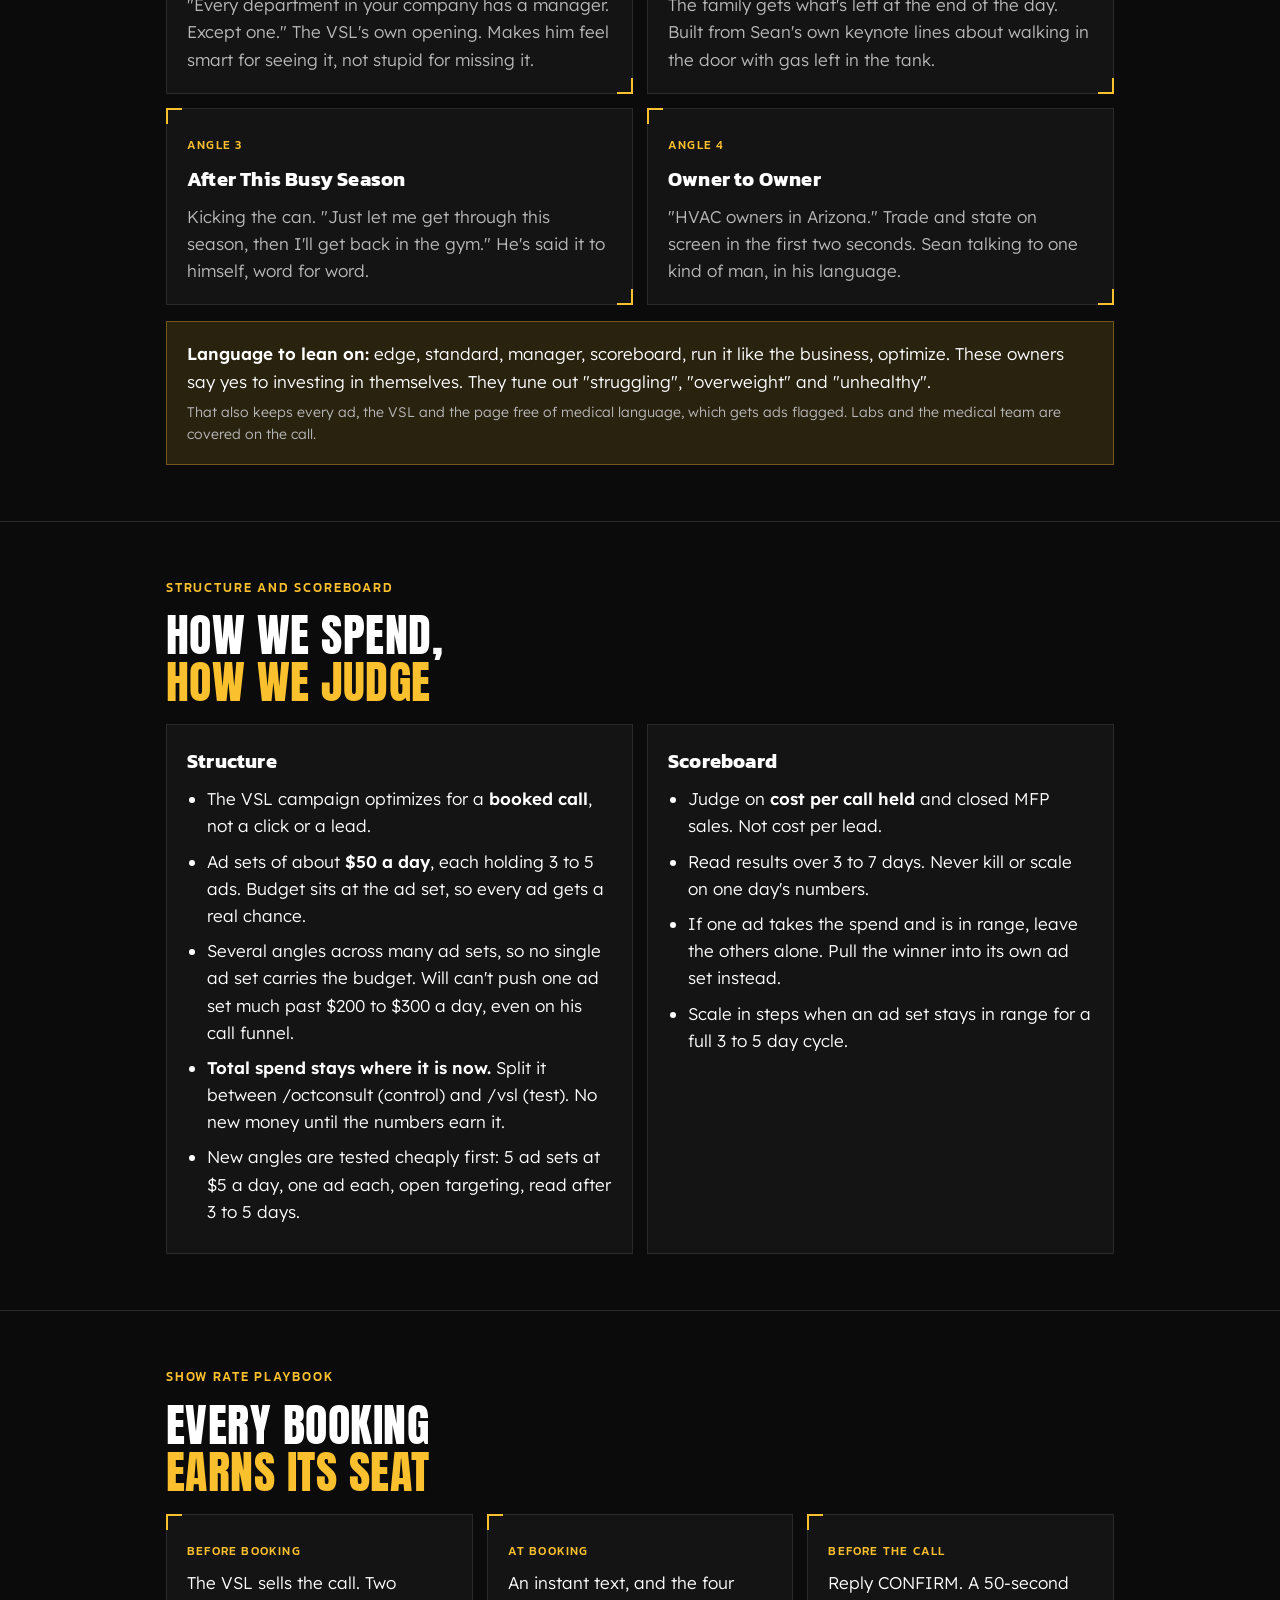
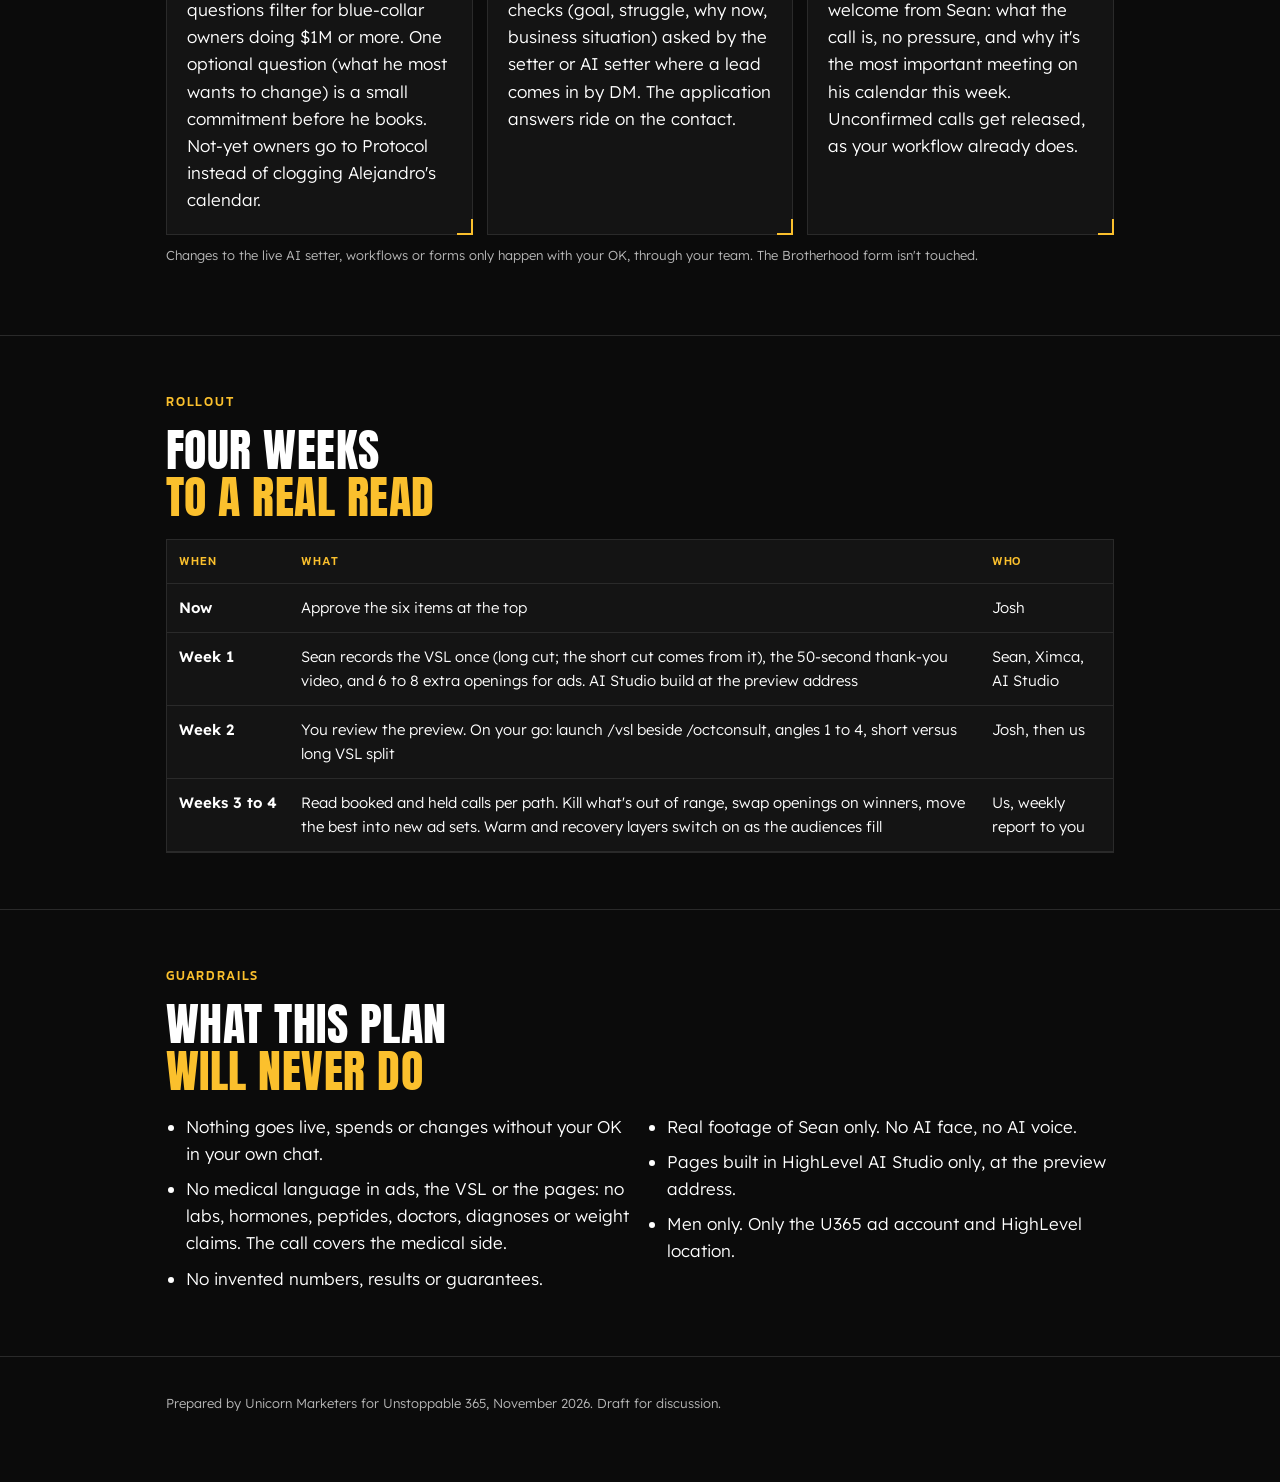
==== commit 543ebd99: "MFP inclusions from the live MFP page; six approval items" ====
--- a/pitch/index.html
+++ b/pitch/index.html
@@ -161,18 +161,17 @@
   <div class="wrap">
     <p class="eyebrow">Unstoppable 365 &middot; Mindset, Fitness and Performance &middot; For approval</p>
     <h1>Let Sean sell MFP.<br><span class="gold">Then scale what works.</span></h1>
-    <p class="lede">The MFP funnel, ads and Sean's scripts, ready to build once you approve the seven items below. <strong>Same budget, warmer calls, and a scoreboard that counts calls held, not leads.</strong></p>
+    <p class="lede">The MFP funnel, ads and Sean's scripts, ready to build once you approve the six items below. <strong>Same budget, warmer calls, and a scoreboard that counts calls held, not leads.</strong></p>
   </div>
 </header>
 
 <section>
   <div class="wrap">
     <p class="eyebrow">To approve</p>
-    <h2>Seven items<br><span class="gold">to approve</span></h2>
+    <h2>Six items<br><span class="gold">to approve</span></h2>
     <ul class="check">
       <li><strong>Go on the plan:</strong> the VSL funnel tested beside /octconsult, at the current spend level. <span class="who">Josh</span></li>
       <li><strong>The MFP guarantee:</strong> money back, except for buyers who finance. Set the terms Sean will say on camera: how many days, what he has to do to qualify (show up, follow the plan), and whether labs already run are refunded. We recommend tying it to effort or to a goal you set together on the call, not a fixed number of pounds. The 30-day refund in the Unstoppable Promise proposal fits this as written. <span class="pill pending">Proposal ready</span></li>
-      <li><strong>What's in MFP:</strong> confirm the list Sean names on camera: custom training, nutrition, mindset and habit coaching, weekly coaching calls, accountability check-ins and direct access to Sean. Labs and the medical team stay off camera, off the page and out of the ads; the call covers them. <span class="pill pending">Script waits on it</span></li>
       <li><strong>Which trades go first:</strong> every cold ad names one trade in the first two seconds ("HVAC owners in Arizona") and gets its own ad set and its own ads. The research points to six: HVAC, roofing, plumbing and garage doors (the core owner profile; Sean's best-known client stories come from garage doors and roofing), plus gutters and painting (rooms Sean already keynotes: Gutter Summit, Painter Growth). We don't have numbers yet on which trade books and buys best. Which trades do your current clients come from? We'd start with the top three or four and add the rest once those have a read. One thing to weigh: roofing and HVAC may be in their busy season right now. <span class="who">Josh</span></li>
       <li><strong>Two qualifying questions</strong> to approve, worded as below: "Do you own a trades or home-service business?" and "Is your business doing at least $1 million in revenue yearly?" <span class="who">Josh</span></li>
       <li><strong>Written OK</strong> from Tommy Mello and Lance Bachman to appear in the VSL and in ads. <span class="who">Josh, through them</span></li>
@@ -321,7 +320,7 @@
       <table class="tbl">
         <thead><tr><th>When</th><th>What</th><th>Who</th></tr></thead>
         <tbody>
-          <tr><td>Now</td><td>Approve the seven items at the top</td><td>Josh</td></tr>
+          <tr><td>Now</td><td>Approve the six items at the top</td><td>Josh</td></tr>
           <tr><td>Week 1</td><td>Sean records the VSL once (long cut; the short cut comes from it), the 50-second thank-you video, and 6 to 8 extra openings for ads. AI Studio build at the preview address</td><td>Sean, Ximca, AI Studio</td></tr>
           <tr><td>Week 2</td><td>You review the preview. On your go: launch /vsl beside /octconsult, angles 1 to 4, short versus long VSL split</td><td>Josh, then us</td></tr>
           <tr><td>Weeks 3 to 4</td><td>Read booked and held calls per path. Kill what's out of range, swap openings on winners, move the best into new ad sets. Warm and recovery layers switch on as the audiences fill</td><td>Us, weekly report to you</td></tr>
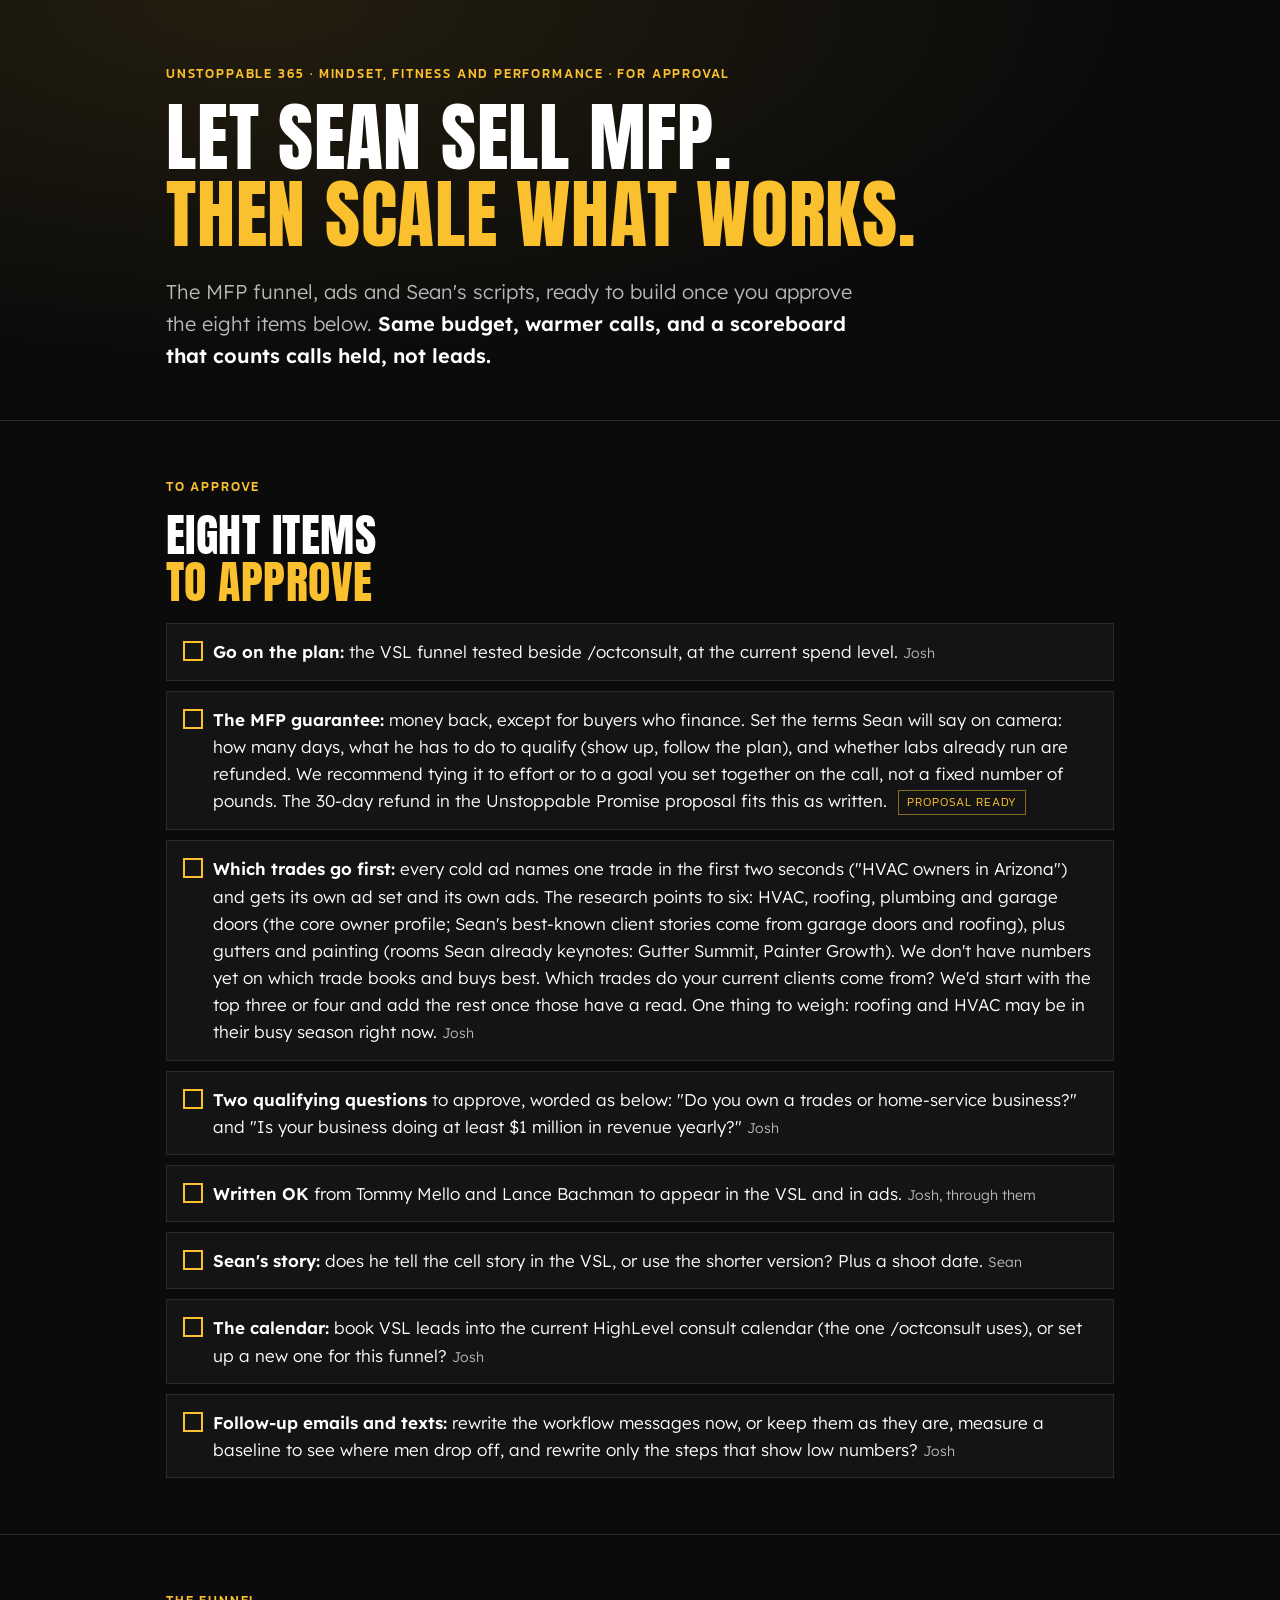
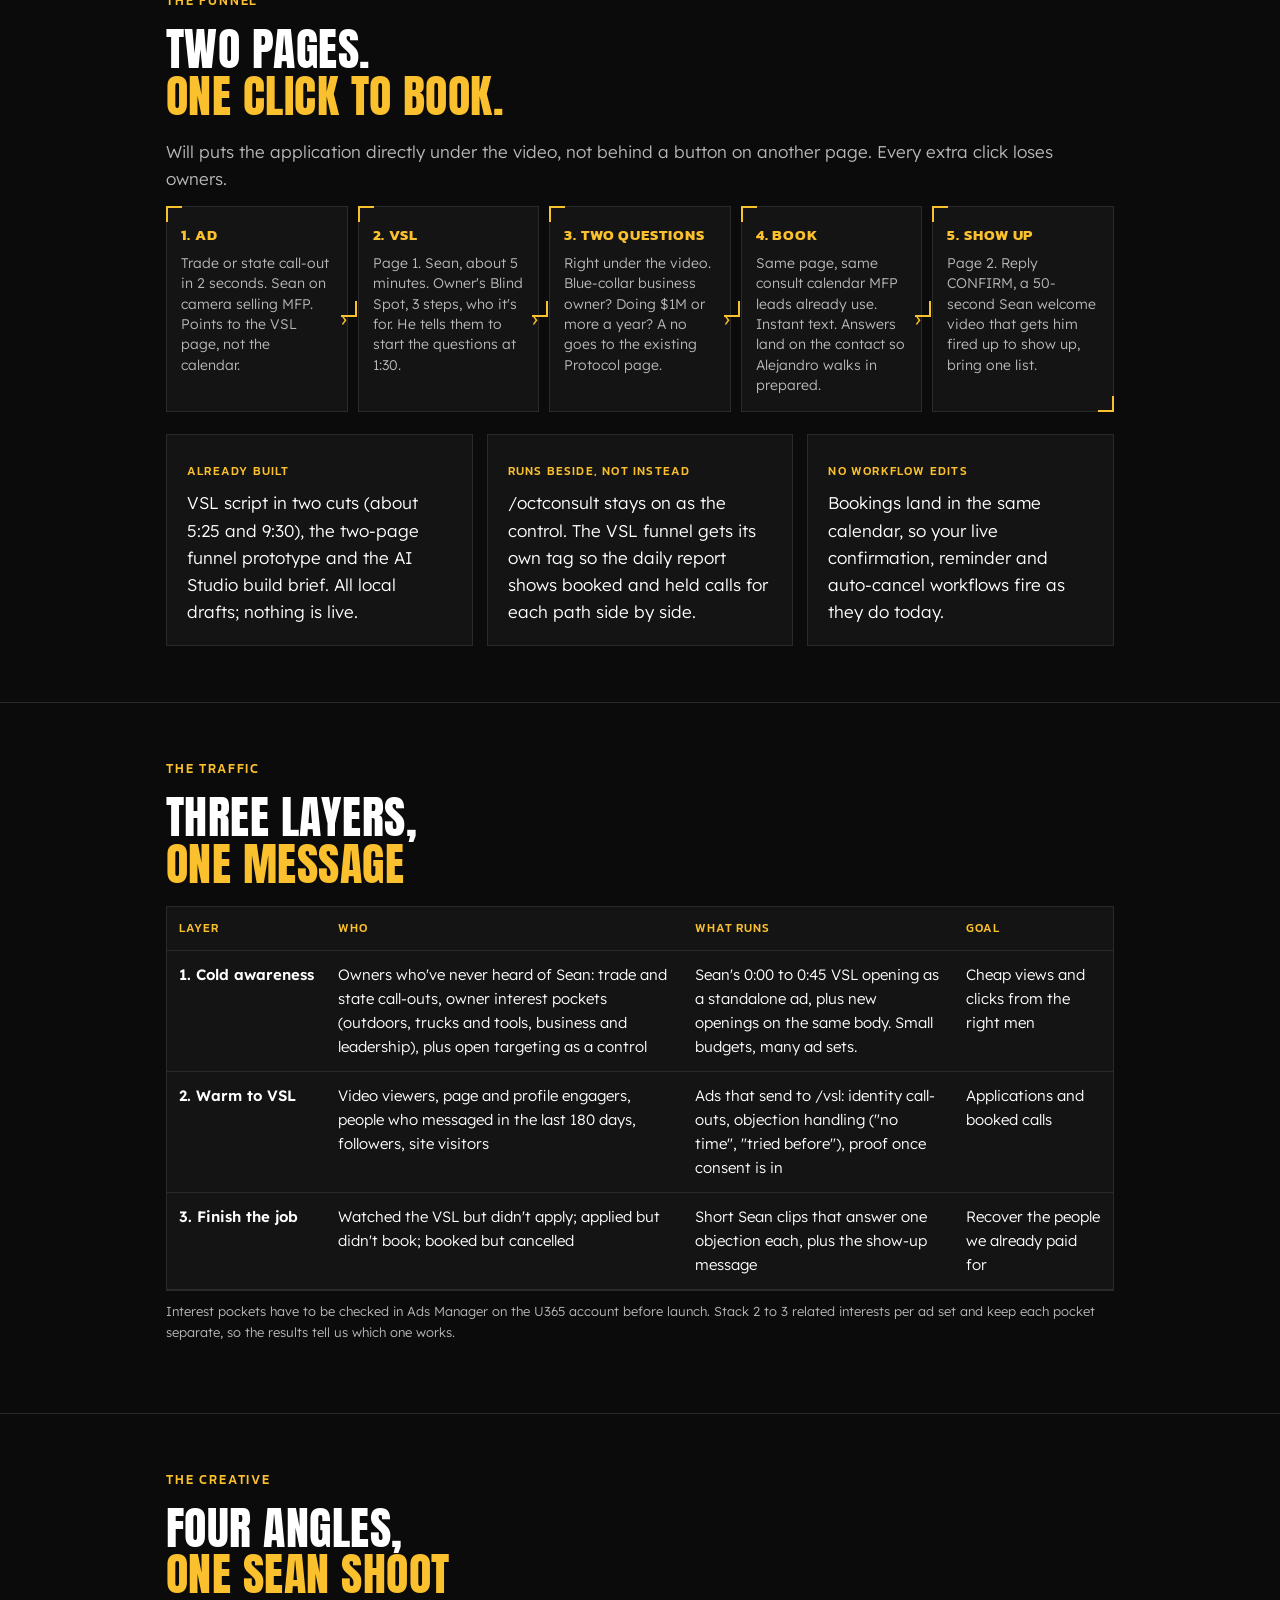
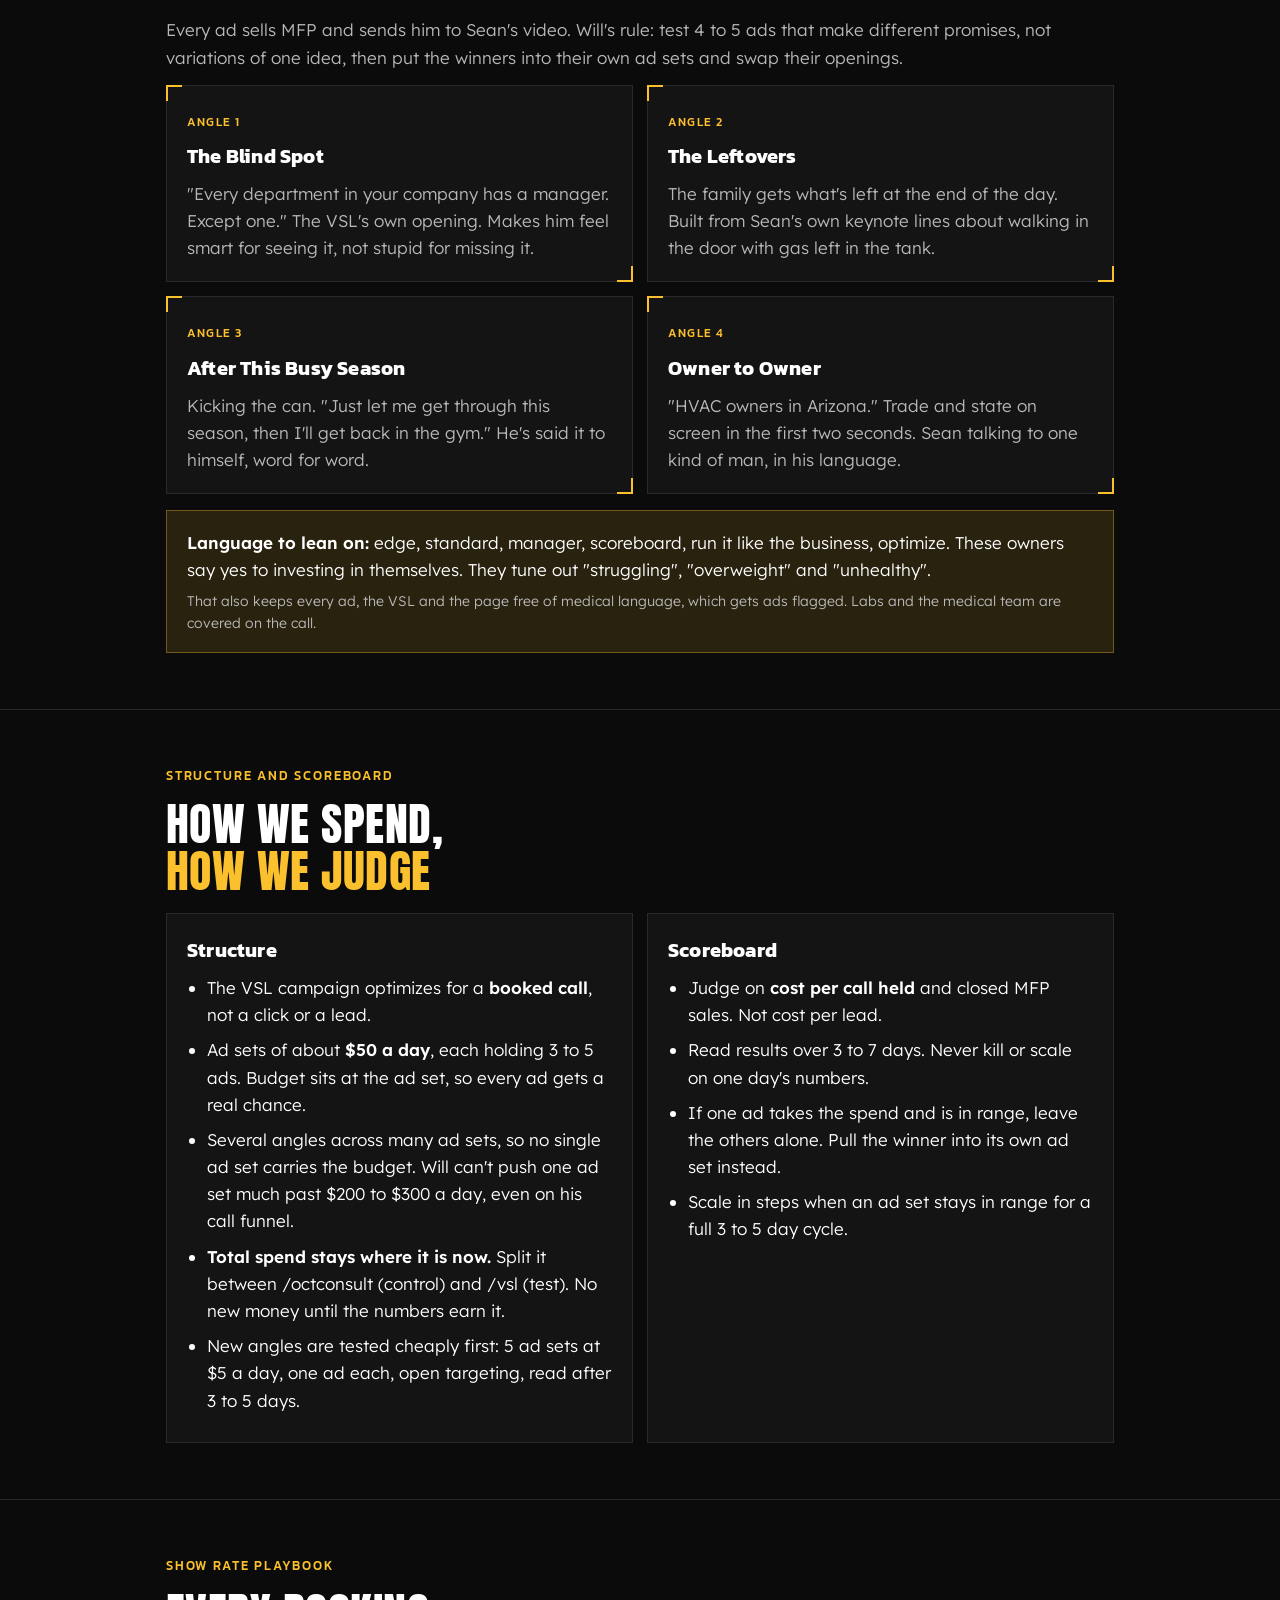
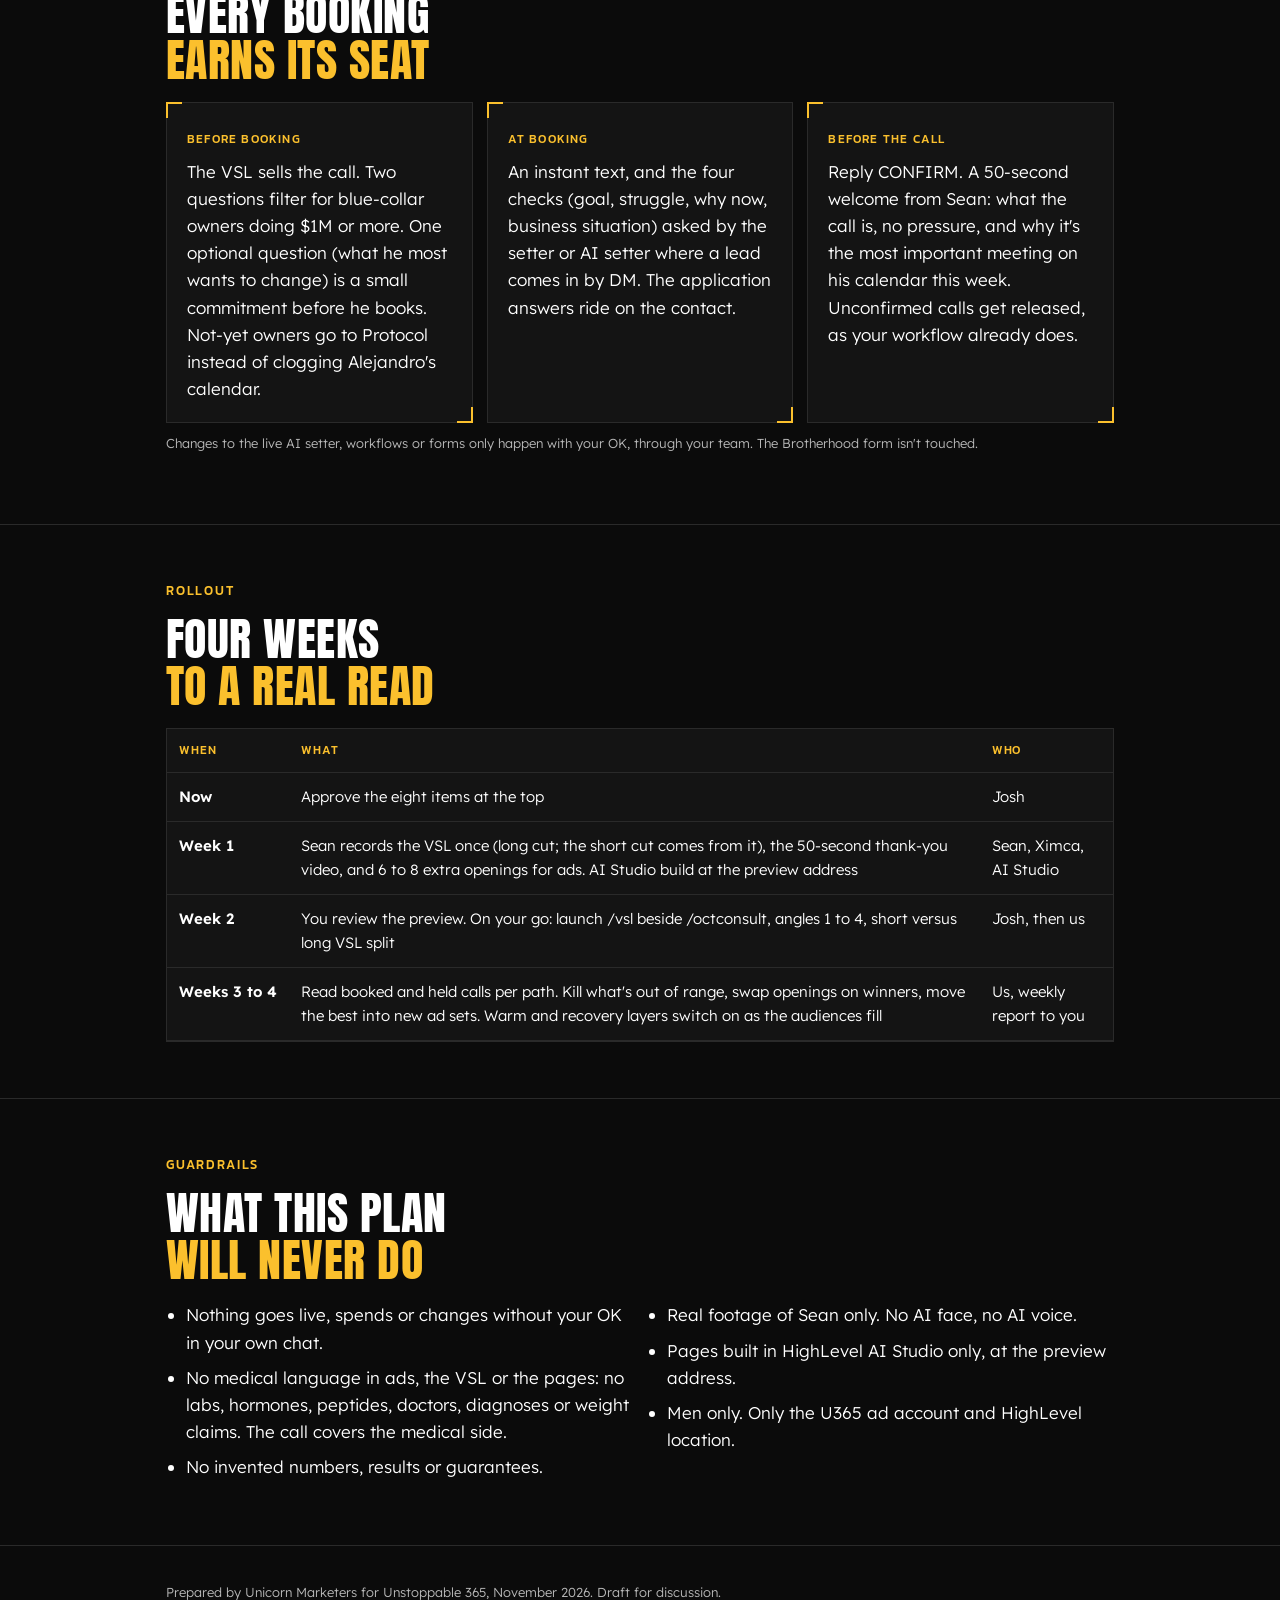
==== commit f358eb31: "Two approval items: calendar, follow-up messages" ====
--- a/pitch/index.html
+++ b/pitch/index.html
@@ -161,14 +161,14 @@
   <div class="wrap">
     <p class="eyebrow">Unstoppable 365 &middot; Mindset, Fitness and Performance &middot; For approval</p>
     <h1>Let Sean sell MFP.<br><span class="gold">Then scale what works.</span></h1>
-    <p class="lede">The MFP funnel, ads and Sean's scripts, ready to build once you approve the six items below. <strong>Same budget, warmer calls, and a scoreboard that counts calls held, not leads.</strong></p>
+    <p class="lede">The MFP funnel, ads and Sean's scripts, ready to build once you approve the eight items below. <strong>Same budget, warmer calls, and a scoreboard that counts calls held, not leads.</strong></p>
   </div>
 </header>
 
 <section>
   <div class="wrap">
     <p class="eyebrow">To approve</p>
-    <h2>Six items<br><span class="gold">to approve</span></h2>
+    <h2>Eight items<br><span class="gold">to approve</span></h2>
     <ul class="check">
       <li><strong>Go on the plan:</strong> the VSL funnel tested beside /octconsult, at the current spend level. <span class="who">Josh</span></li>
       <li><strong>The MFP guarantee:</strong> money back, except for buyers who finance. Set the terms Sean will say on camera: how many days, what he has to do to qualify (show up, follow the plan), and whether labs already run are refunded. We recommend tying it to effort or to a goal you set together on the call, not a fixed number of pounds. The 30-day refund in the Unstoppable Promise proposal fits this as written. <span class="pill pending">Proposal ready</span></li>
@@ -176,6 +176,8 @@
       <li><strong>Two qualifying questions</strong> to approve, worded as below: "Do you own a trades or home-service business?" and "Is your business doing at least $1 million in revenue yearly?" <span class="who">Josh</span></li>
       <li><strong>Written OK</strong> from Tommy Mello and Lance Bachman to appear in the VSL and in ads. <span class="who">Josh, through them</span></li>
       <li><strong>Sean's story:</strong> does he tell the cell story in the VSL, or use the shorter version? Plus a shoot date. <span class="who">Sean</span></li>
+      <li><strong>The calendar:</strong> book VSL leads into the current HighLevel consult calendar (the one /octconsult uses), or set up a new one for this funnel? <span class="who">Josh</span></li>
+      <li><strong>Follow-up emails and texts:</strong> rewrite the workflow messages now, or keep them as they are, measure a baseline to see where men drop off, and rewrite only the steps that show low numbers? <span class="who">Josh</span></li>
     </ul>
   </div>
 </section>
@@ -320,7 +322,7 @@
       <table class="tbl">
         <thead><tr><th>When</th><th>What</th><th>Who</th></tr></thead>
         <tbody>
-          <tr><td>Now</td><td>Approve the six items at the top</td><td>Josh</td></tr>
+          <tr><td>Now</td><td>Approve the eight items at the top</td><td>Josh</td></tr>
           <tr><td>Week 1</td><td>Sean records the VSL once (long cut; the short cut comes from it), the 50-second thank-you video, and 6 to 8 extra openings for ads. AI Studio build at the preview address</td><td>Sean, Ximca, AI Studio</td></tr>
           <tr><td>Week 2</td><td>You review the preview. On your go: launch /vsl beside /octconsult, angles 1 to 4, short versus long VSL split</td><td>Josh, then us</td></tr>
           <tr><td>Weeks 3 to 4</td><td>Read booked and held calls per path. Kill what's out of range, swap openings on winners, move the best into new ad sets. Warm and recovery layers switch on as the audiences fill</td><td>Us, weekly report to you</td></tr>
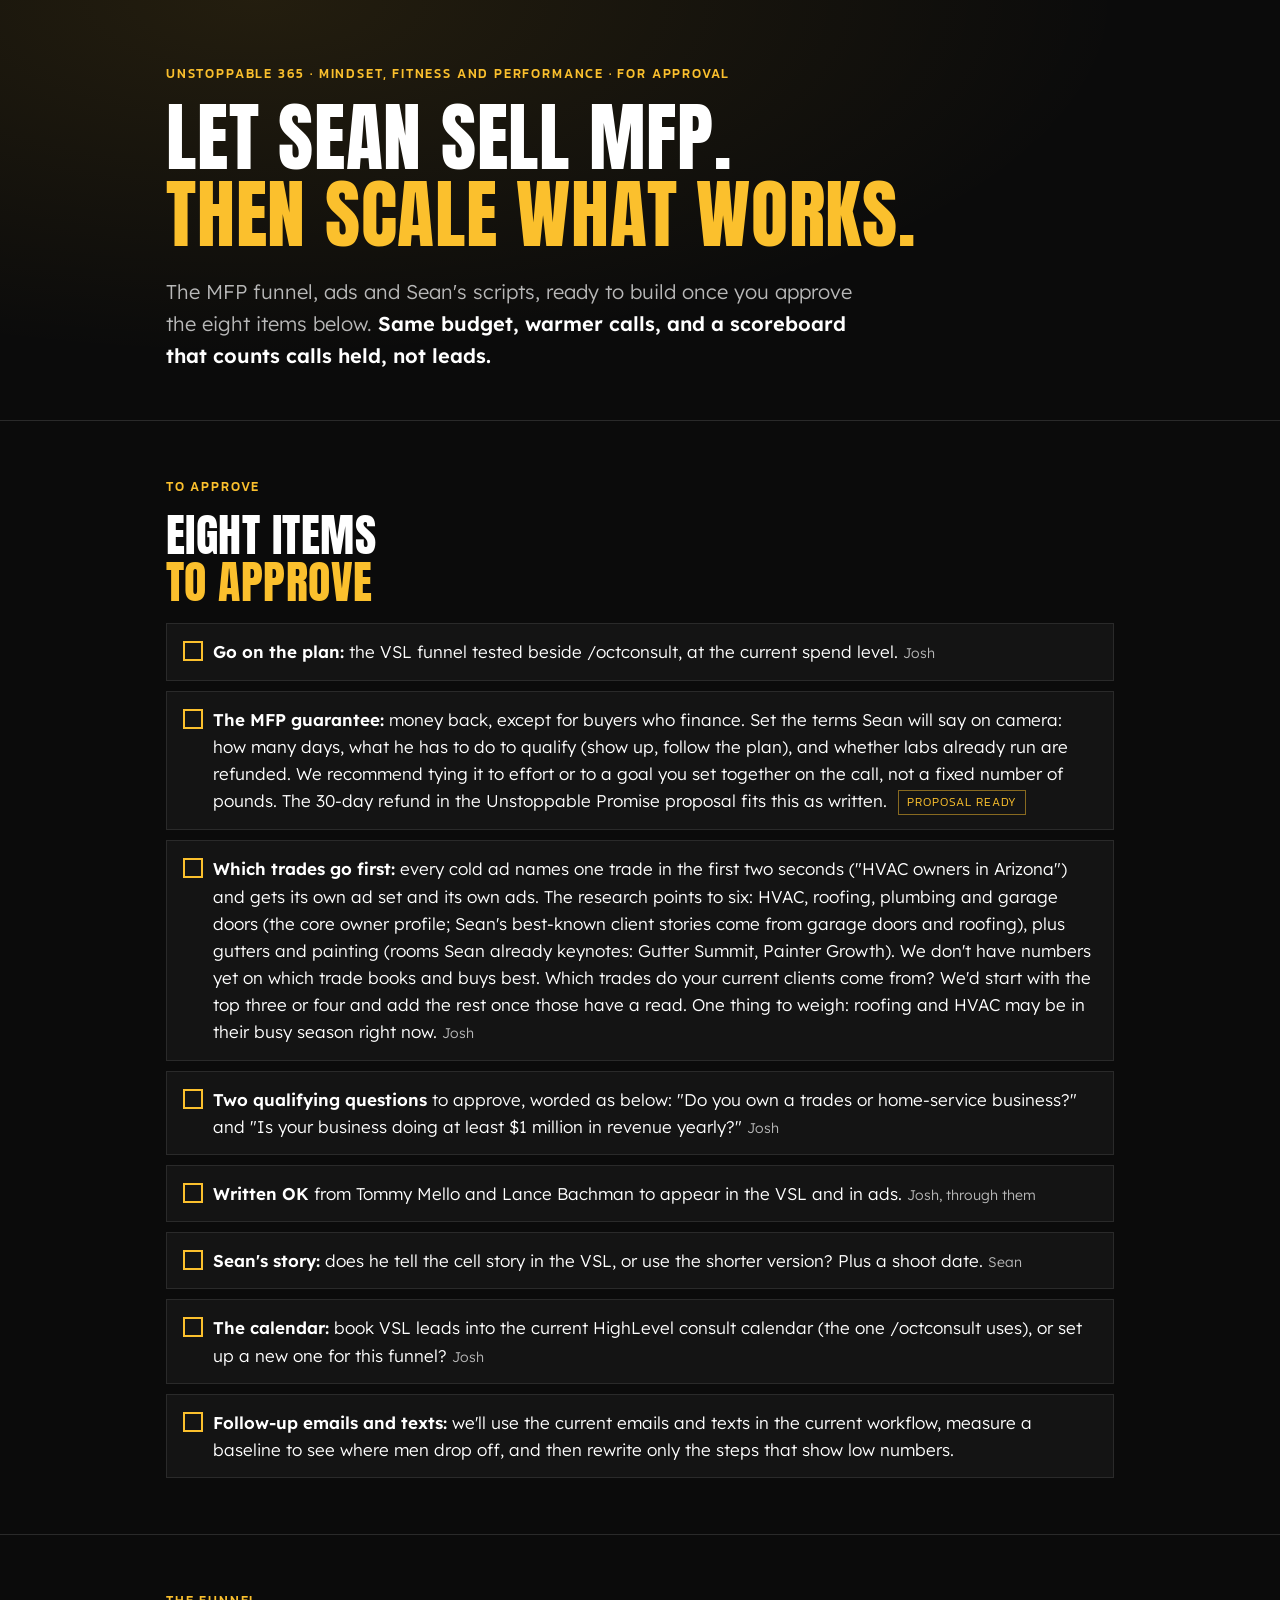
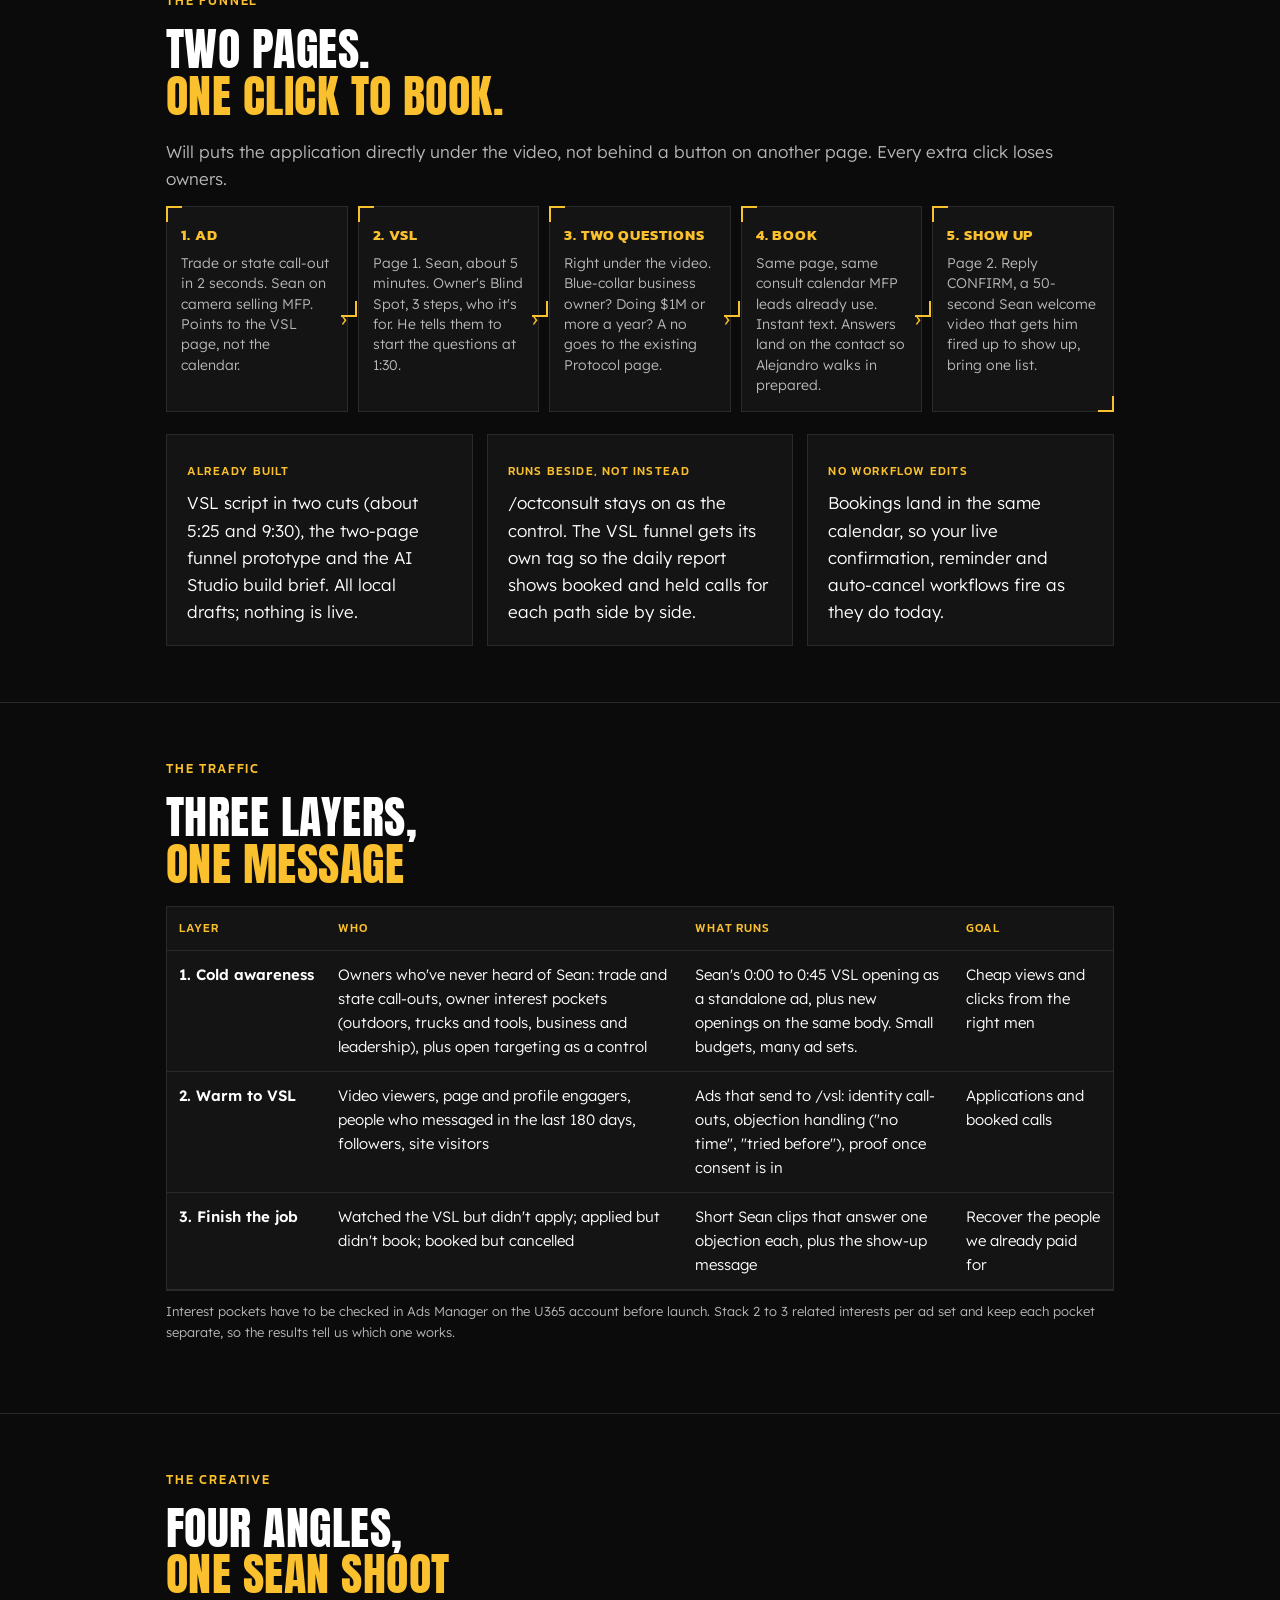
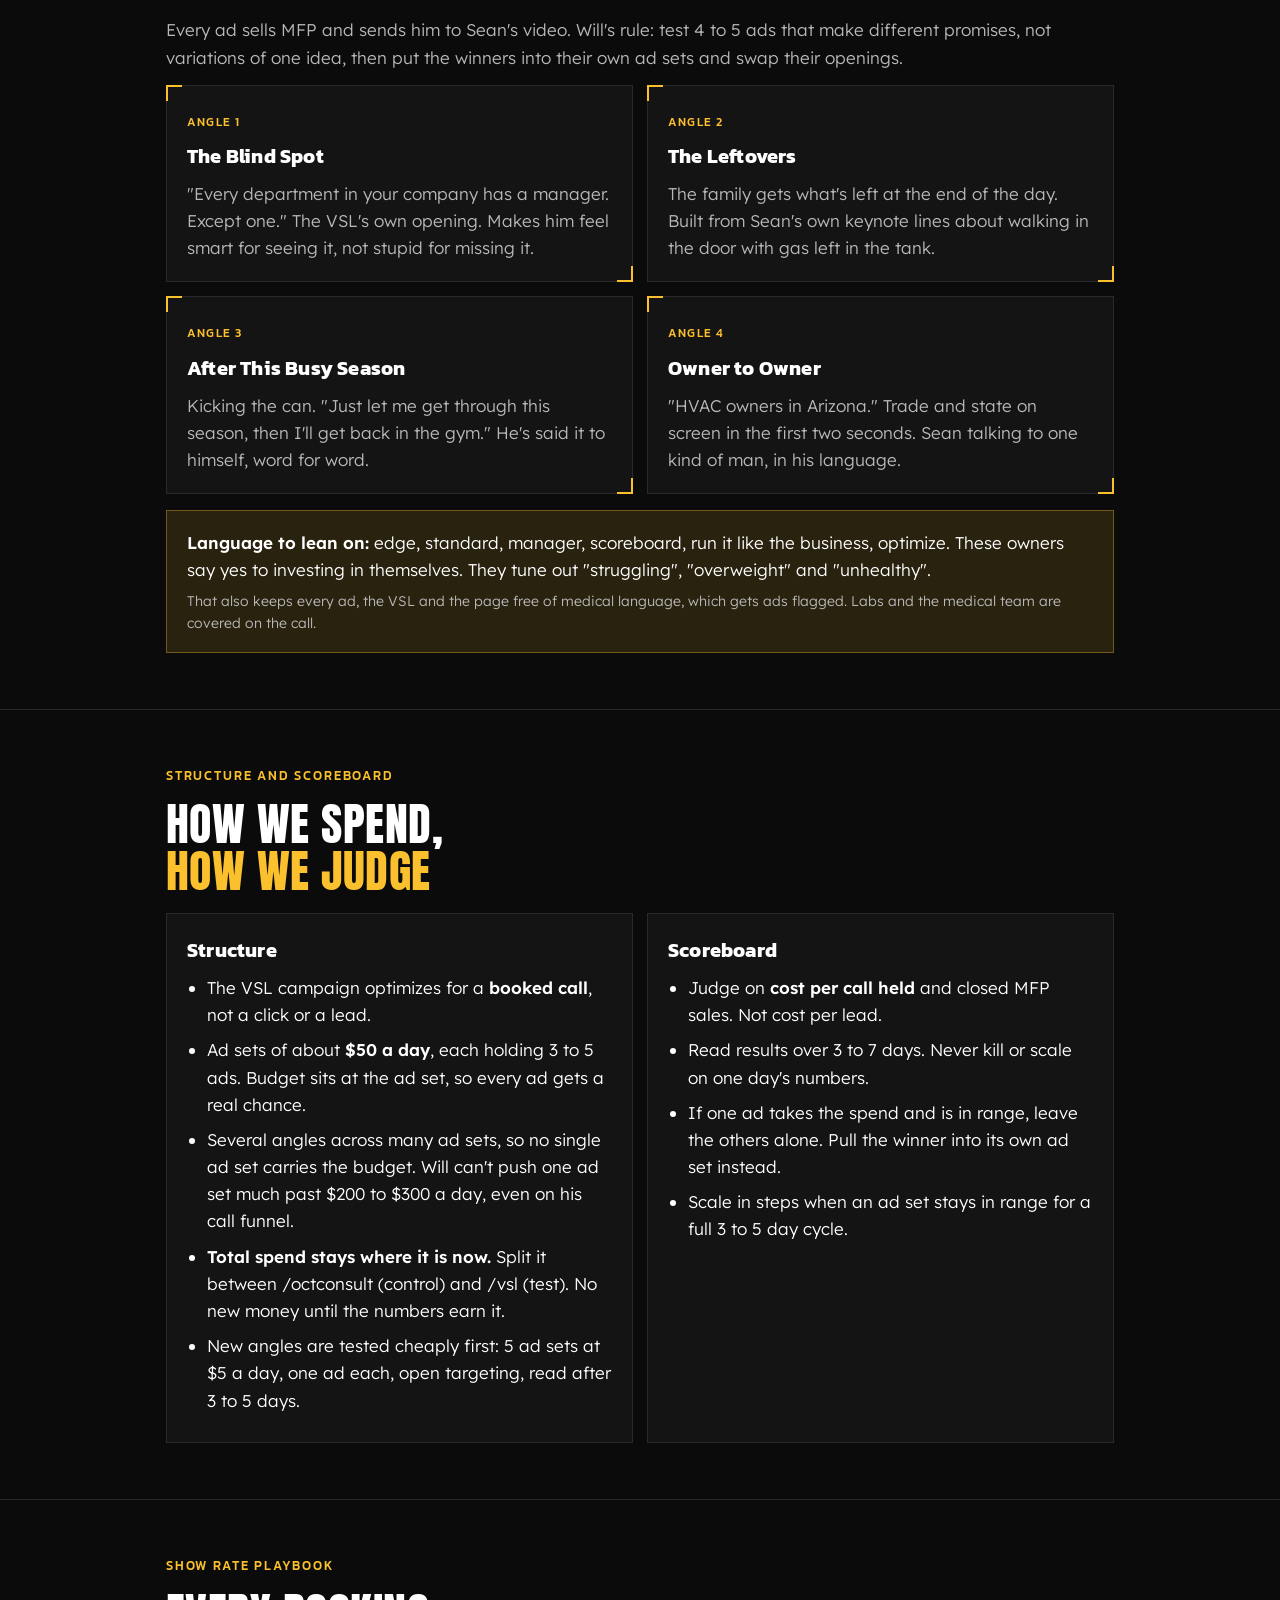
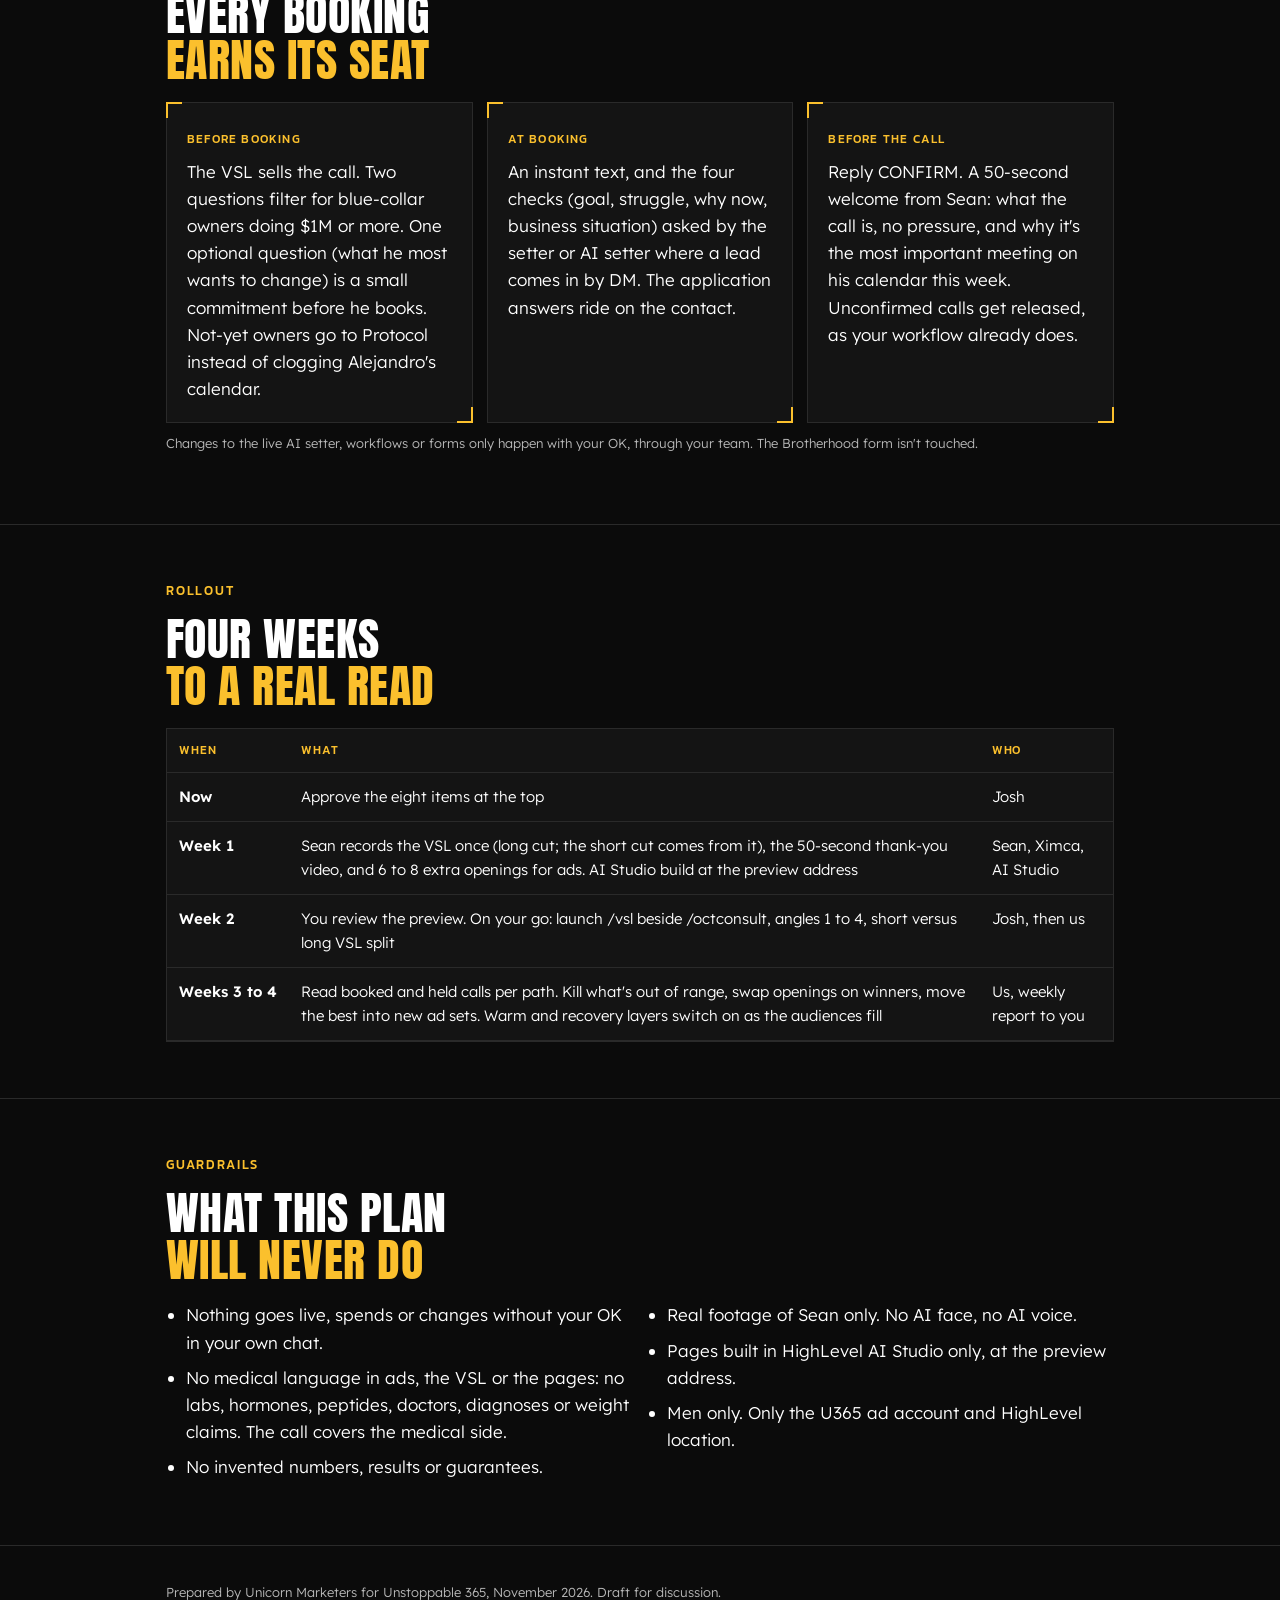
==== commit aa0a379c: "Follow-up messages: keep current, baseline, rewrite weak steps" ====
--- a/pitch/index.html
+++ b/pitch/index.html
@@ -177,7 +177,7 @@
       <li><strong>Written OK</strong> from Tommy Mello and Lance Bachman to appear in the VSL and in ads. <span class="who">Josh, through them</span></li>
       <li><strong>Sean's story:</strong> does he tell the cell story in the VSL, or use the shorter version? Plus a shoot date. <span class="who">Sean</span></li>
       <li><strong>The calendar:</strong> book VSL leads into the current HighLevel consult calendar (the one /octconsult uses), or set up a new one for this funnel? <span class="who">Josh</span></li>
-      <li><strong>Follow-up emails and texts:</strong> rewrite the workflow messages now, or keep them as they are, measure a baseline to see where men drop off, and rewrite only the steps that show low numbers? <span class="who">Josh</span></li>
+      <li><strong>Follow-up emails and texts:</strong> we'll use the current emails and texts in the current workflow, measure a baseline to see where men drop off, and then rewrite only the steps that show low numbers.</li>
     </ul>
   </div>
 </section>
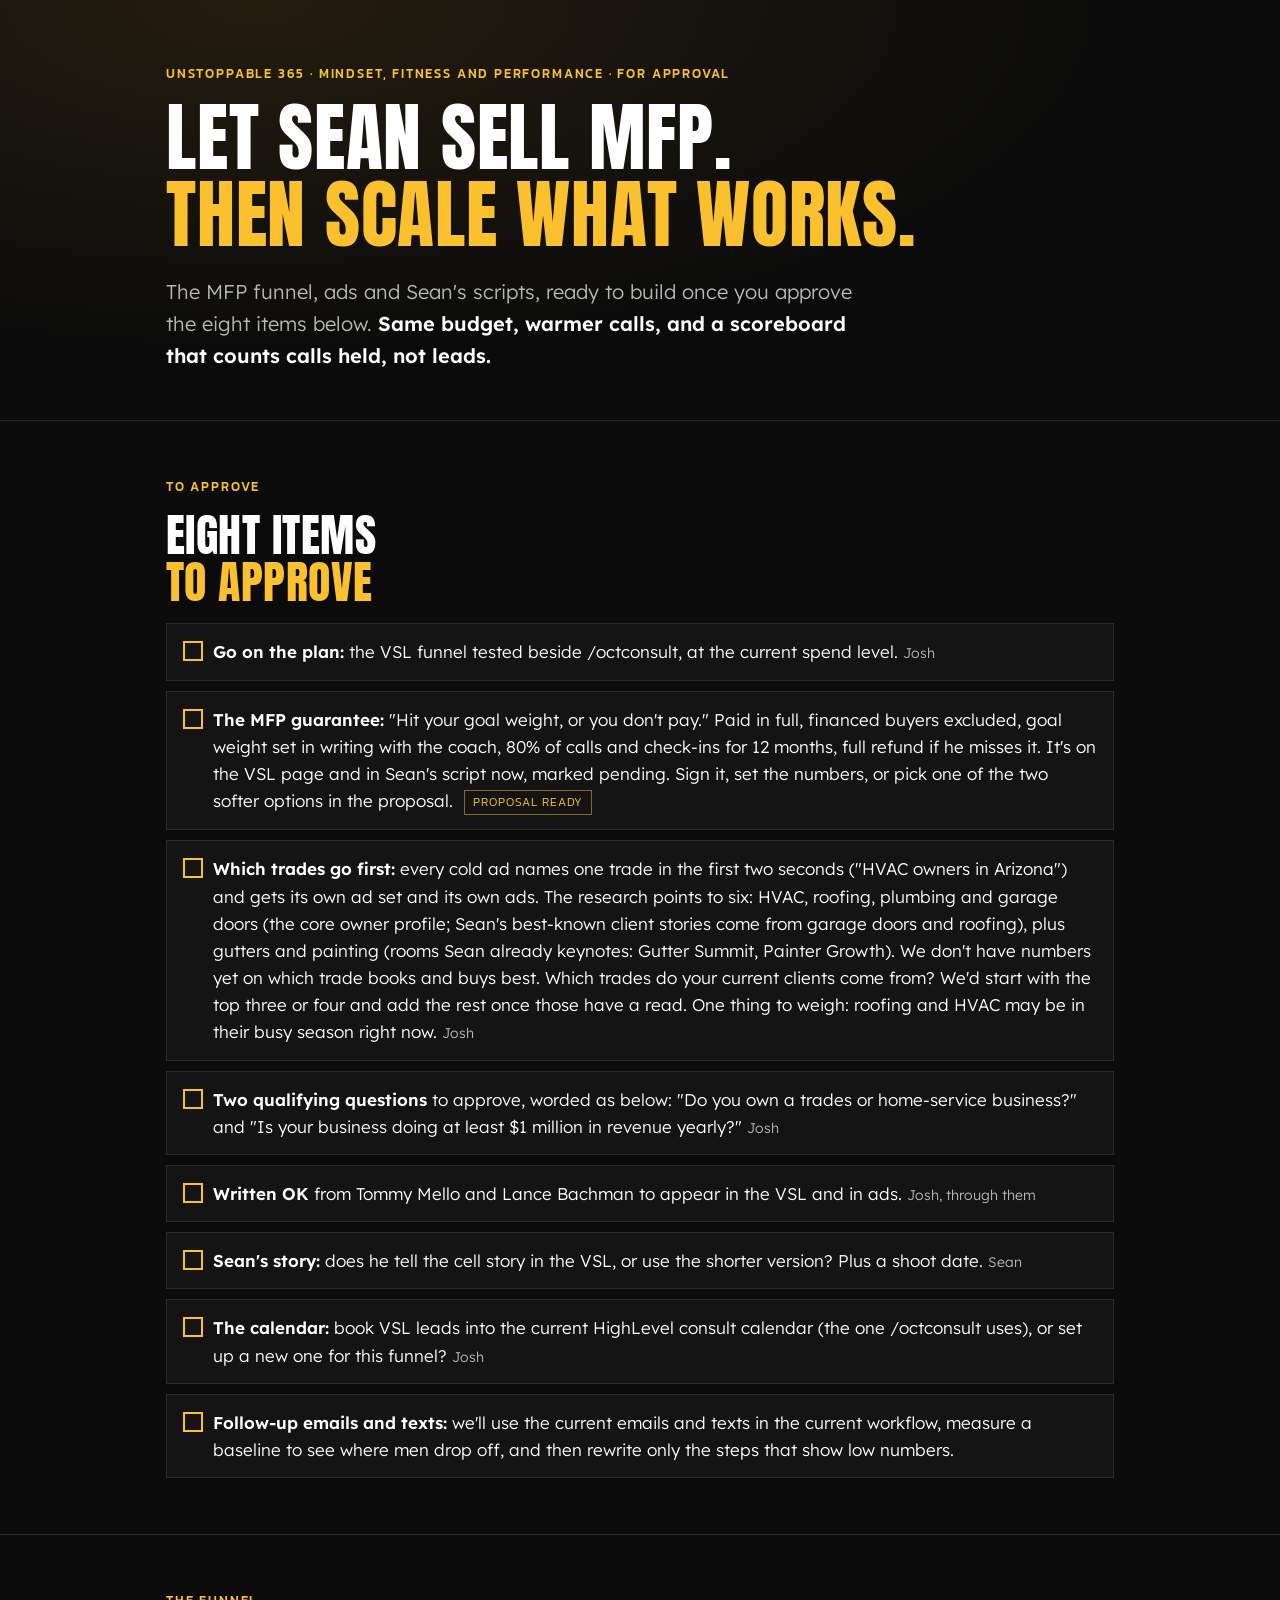
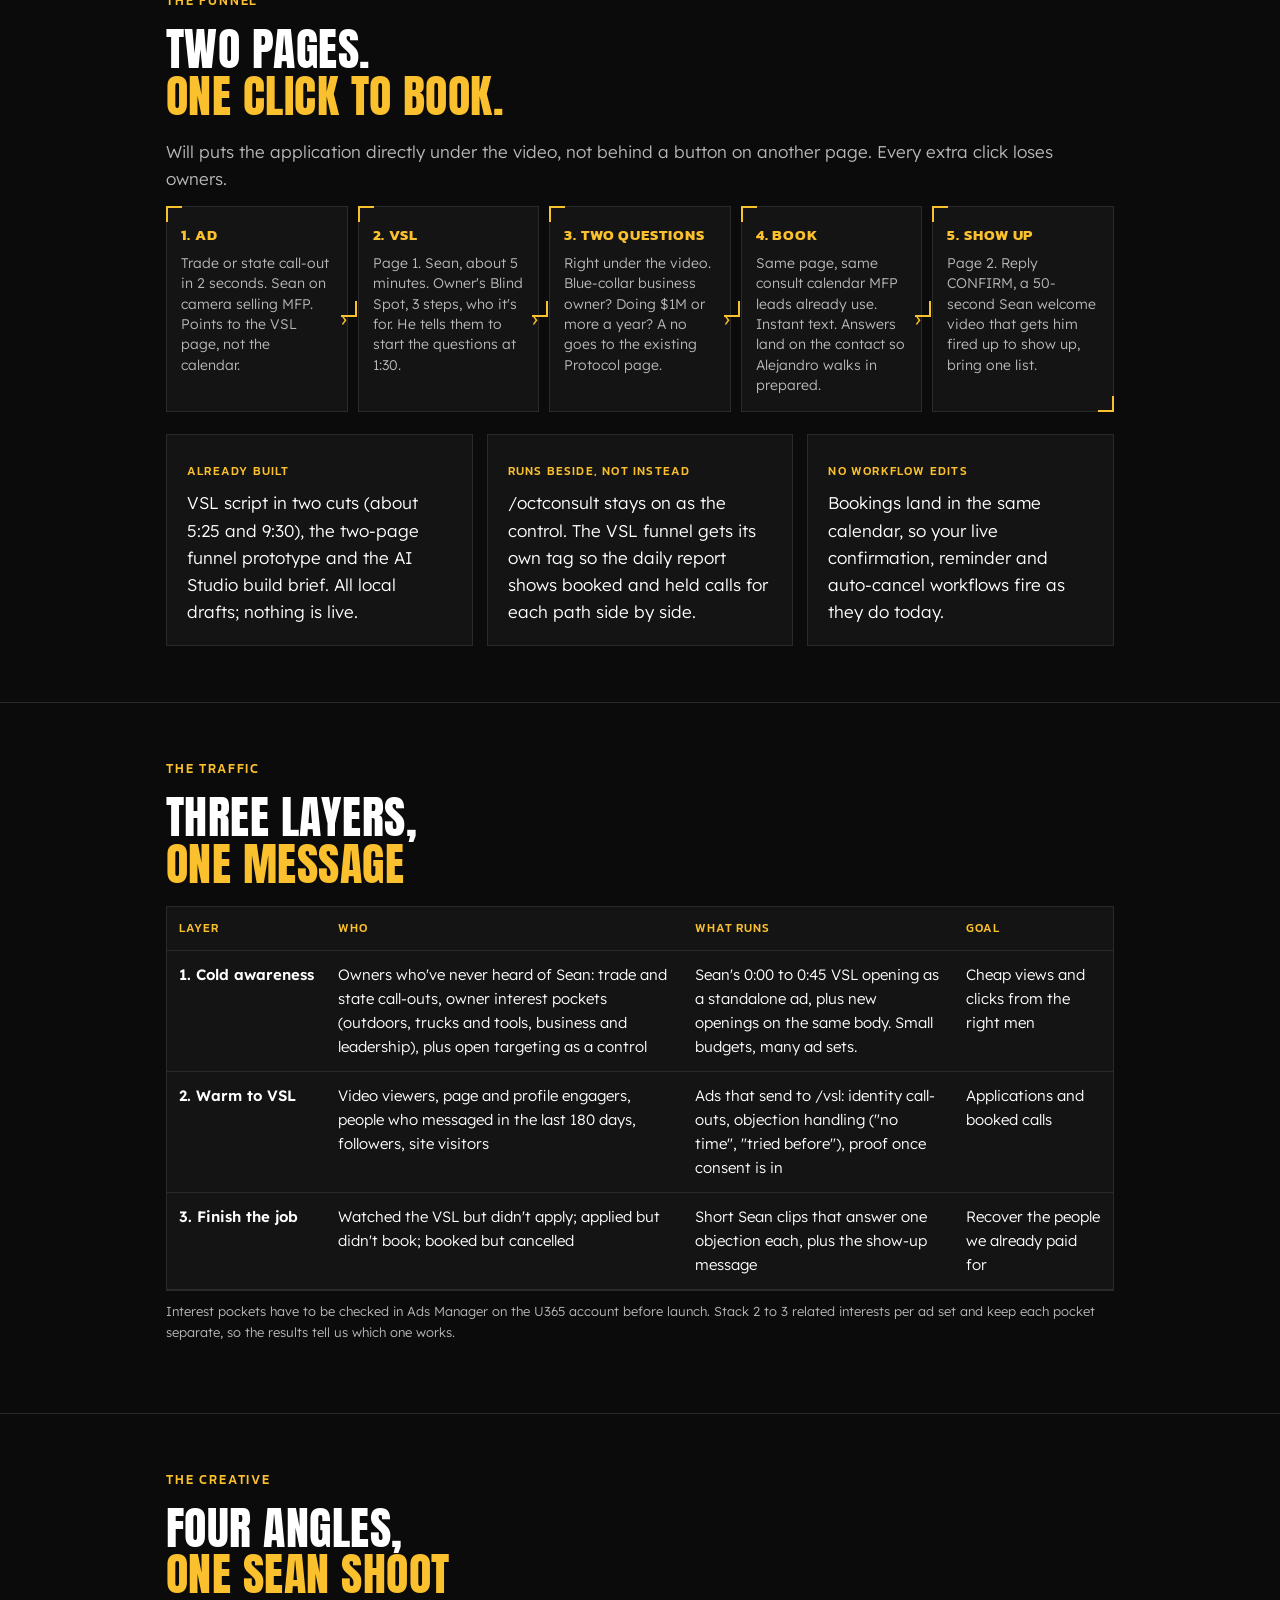
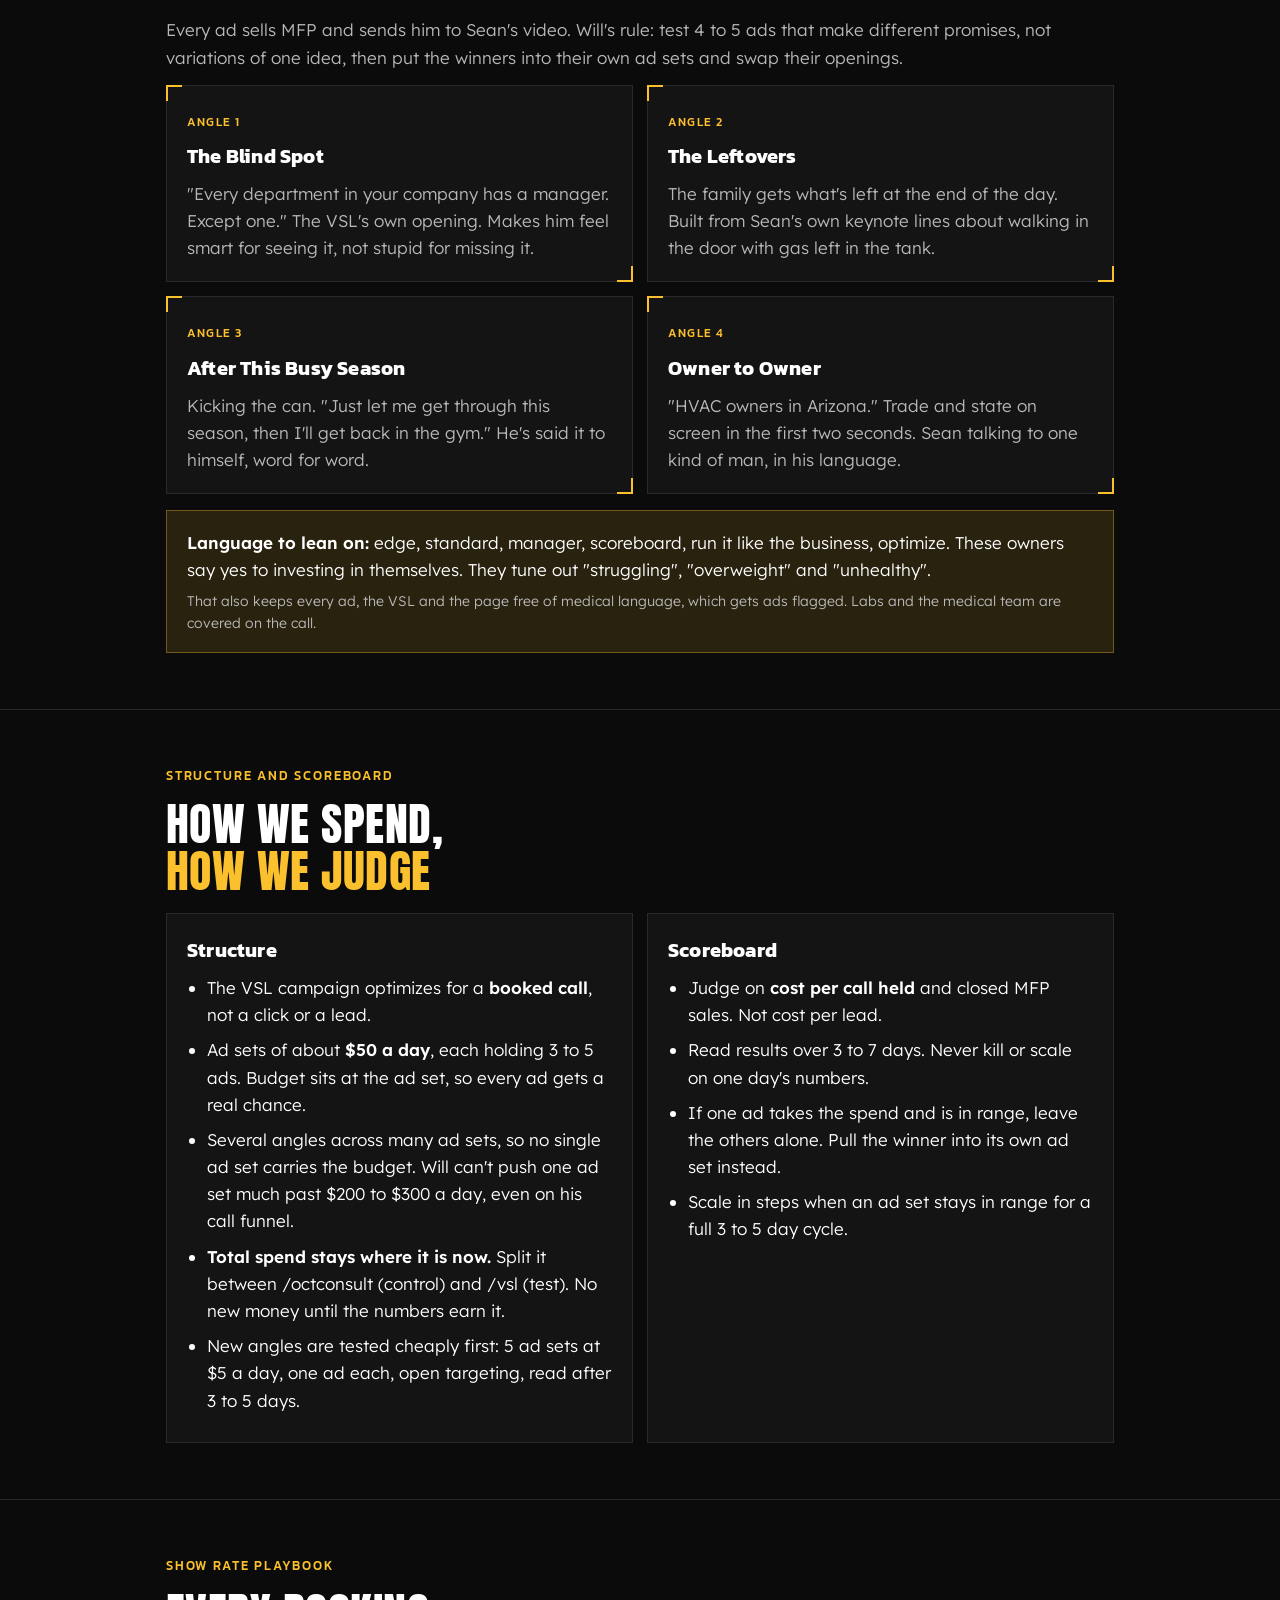
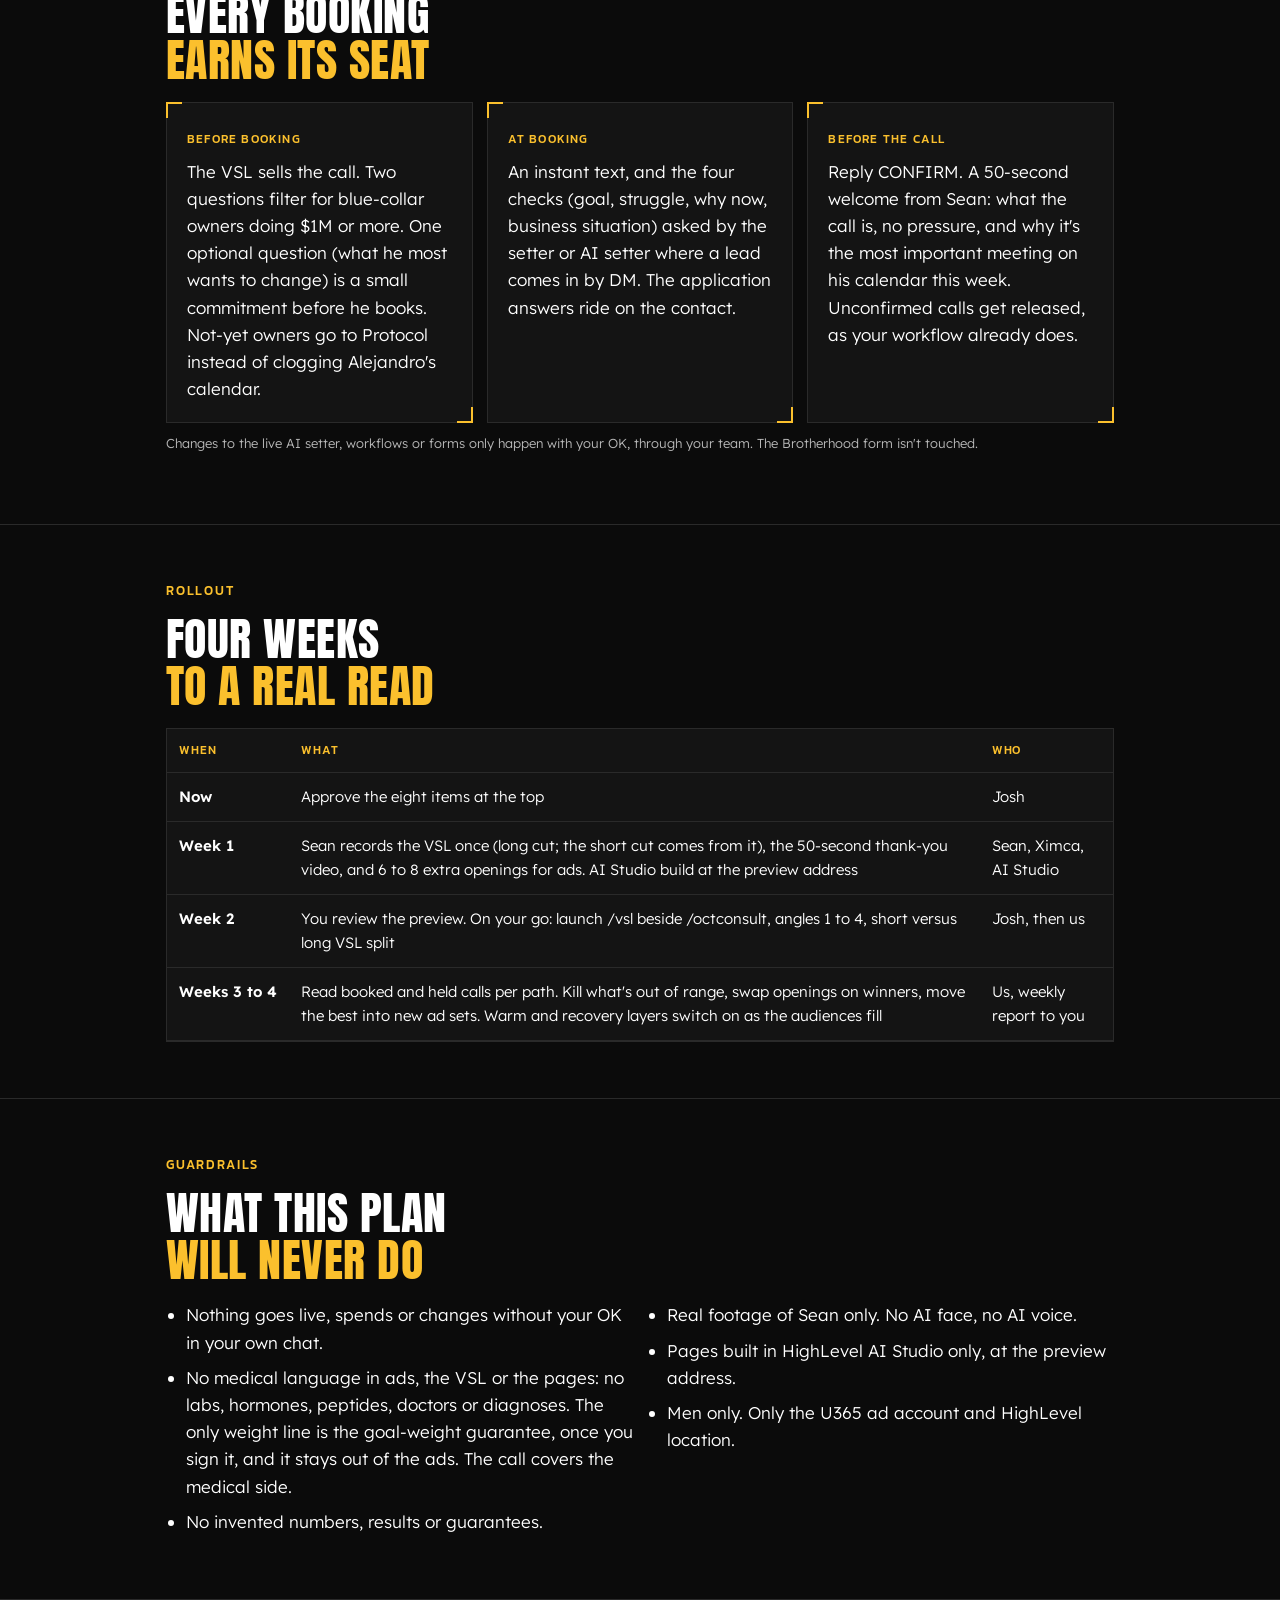
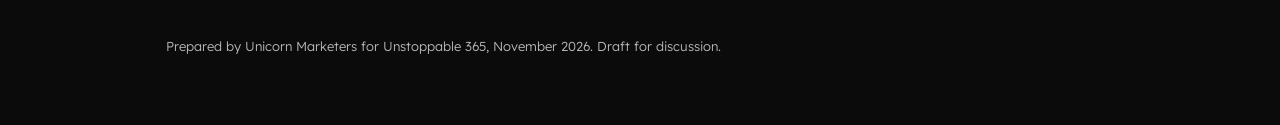
==== commit bf590de7: "Goal-weight guarantee in scripts and pages; financing line off the one-liner" ====
--- a/pitch/index.html
+++ b/pitch/index.html
@@ -171,7 +171,7 @@
     <h2>Eight items<br><span class="gold">to approve</span></h2>
     <ul class="check">
       <li><strong>Go on the plan:</strong> the VSL funnel tested beside /octconsult, at the current spend level. <span class="who">Josh</span></li>
-      <li><strong>The MFP guarantee:</strong> money back, except for buyers who finance. Set the terms Sean will say on camera: how many days, what he has to do to qualify (show up, follow the plan), and whether labs already run are refunded. We recommend tying it to effort or to a goal you set together on the call, not a fixed number of pounds. The 30-day refund in the Unstoppable Promise proposal fits this as written. <span class="pill pending">Proposal ready</span></li>
+      <li><strong>The MFP guarantee:</strong> "Hit your goal weight, or you don't pay." Paid in full, financed buyers excluded, goal weight set in writing with the coach, 80% of calls and check-ins for 12 months, full refund if he misses it. It's on the VSL page and in Sean's script now, marked pending. Sign it, set the numbers, or pick one of the two softer options in the proposal. <span class="pill pending">Proposal ready</span></li>
       <li><strong>Which trades go first:</strong> every cold ad names one trade in the first two seconds ("HVAC owners in Arizona") and gets its own ad set and its own ads. The research points to six: HVAC, roofing, plumbing and garage doors (the core owner profile; Sean's best-known client stories come from garage doors and roofing), plus gutters and painting (rooms Sean already keynotes: Gutter Summit, Painter Growth). We don't have numbers yet on which trade books and buys best. Which trades do your current clients come from? We'd start with the top three or four and add the rest once those have a read. One thing to weigh: roofing and HVAC may be in their busy season right now. <span class="who">Josh</span></li>
       <li><strong>Two qualifying questions</strong> to approve, worded as below: "Do you own a trades or home-service business?" and "Is your business doing at least $1 million in revenue yearly?" <span class="who">Josh</span></li>
       <li><strong>Written OK</strong> from Tommy Mello and Lance Bachman to appear in the VSL and in ads. <span class="who">Josh, through them</span></li>
@@ -339,7 +339,7 @@
     <div class="grid-2">
       <ul class="plain">
         <li>Nothing goes live, spends or changes without your OK in your own chat.</li>
-        <li>No medical language in ads, the VSL or the pages: no labs, hormones, peptides, doctors, diagnoses or weight claims. The call covers the medical side.</li>
+        <li>No medical language in ads, the VSL or the pages: no labs, hormones, peptides, doctors or diagnoses. The only weight line is the goal-weight guarantee, once you sign it, and it stays out of the ads. The call covers the medical side.</li>
         <li>No invented numbers, results or guarantees.</li>
       </ul>
       <ul class="plain">
